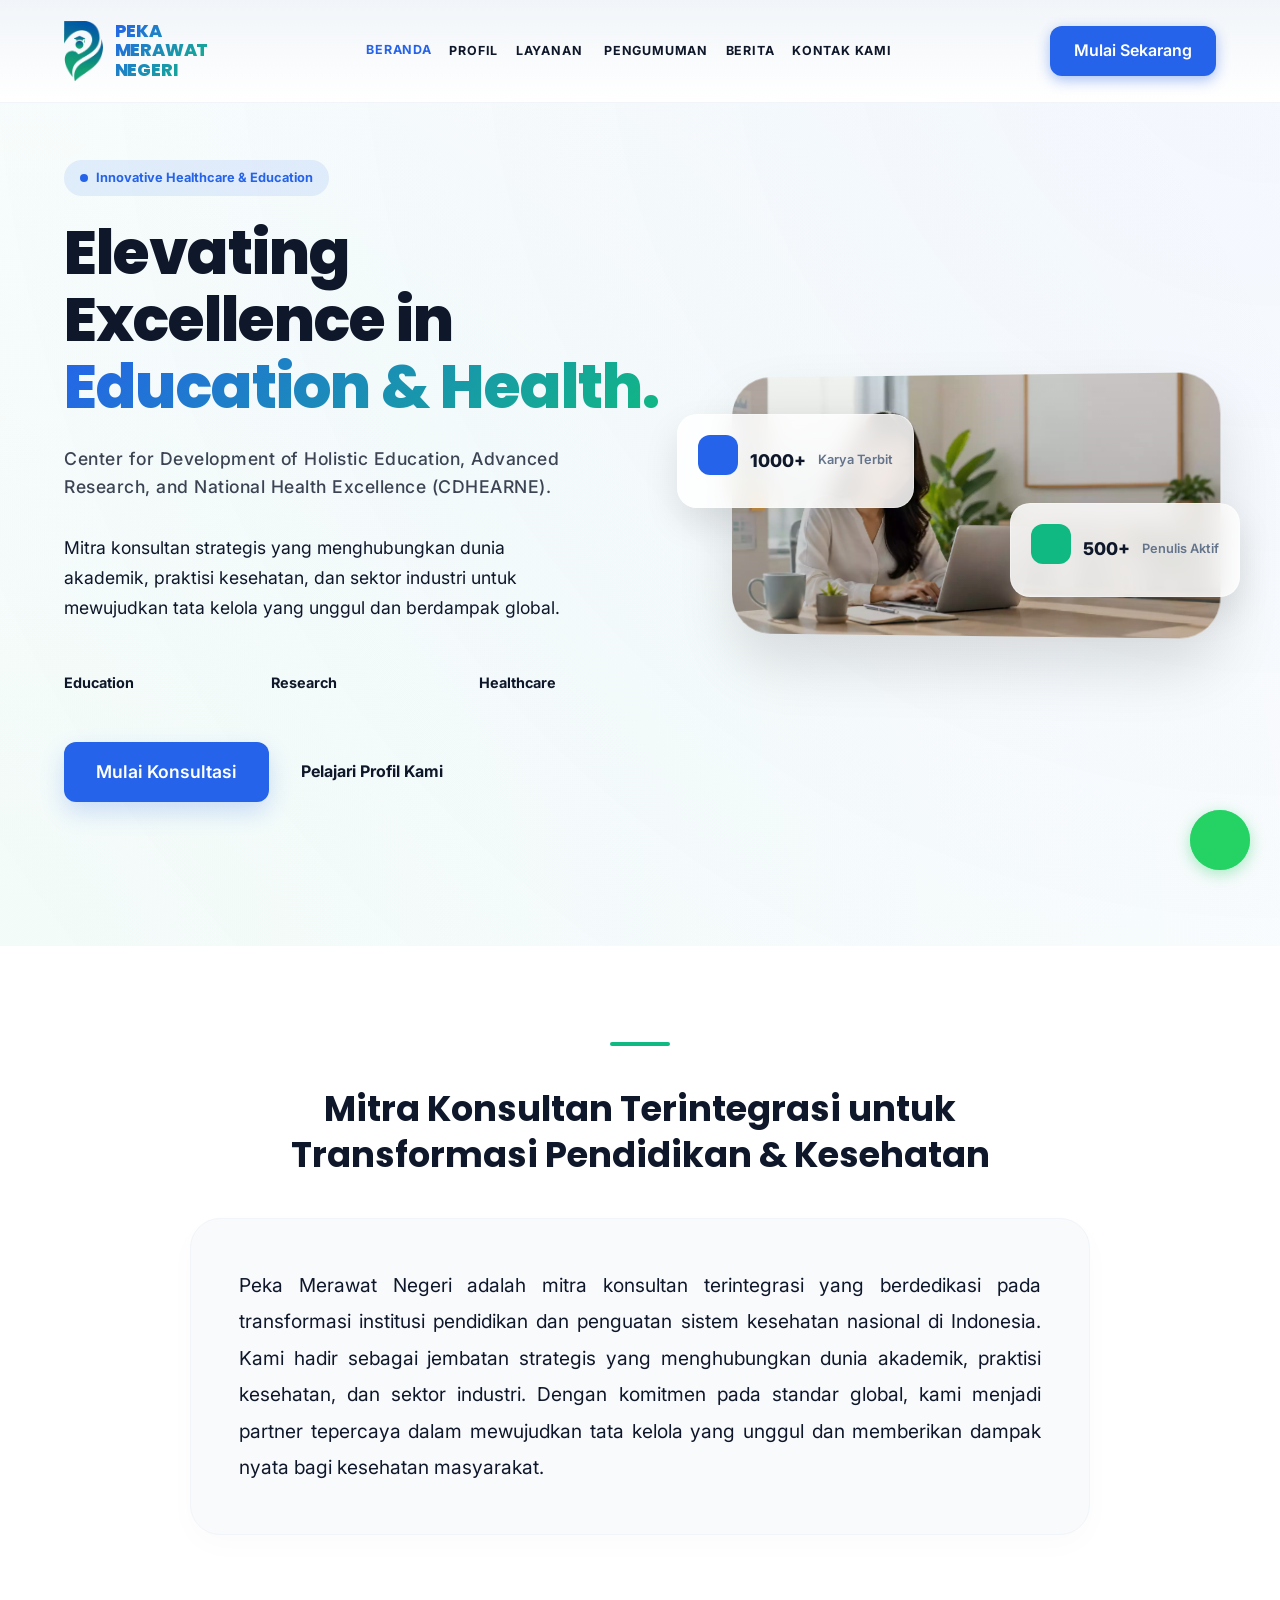
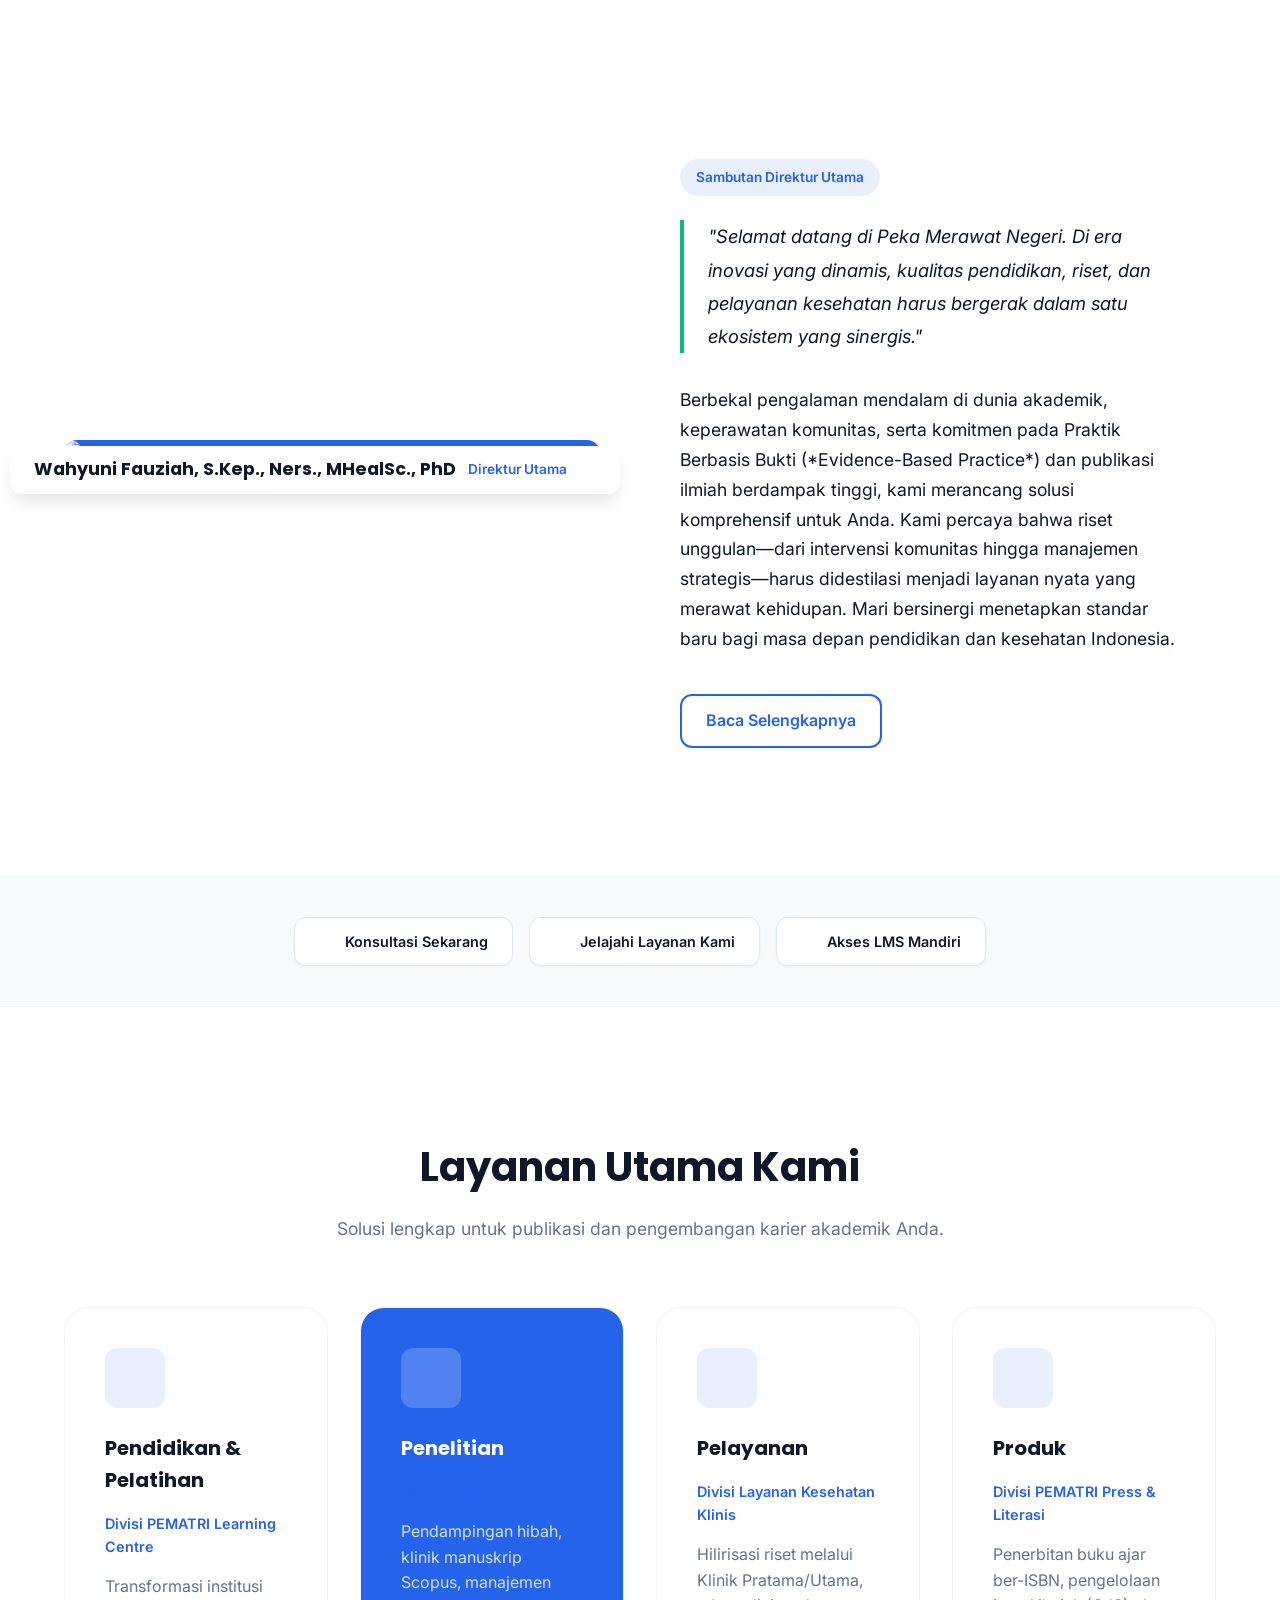
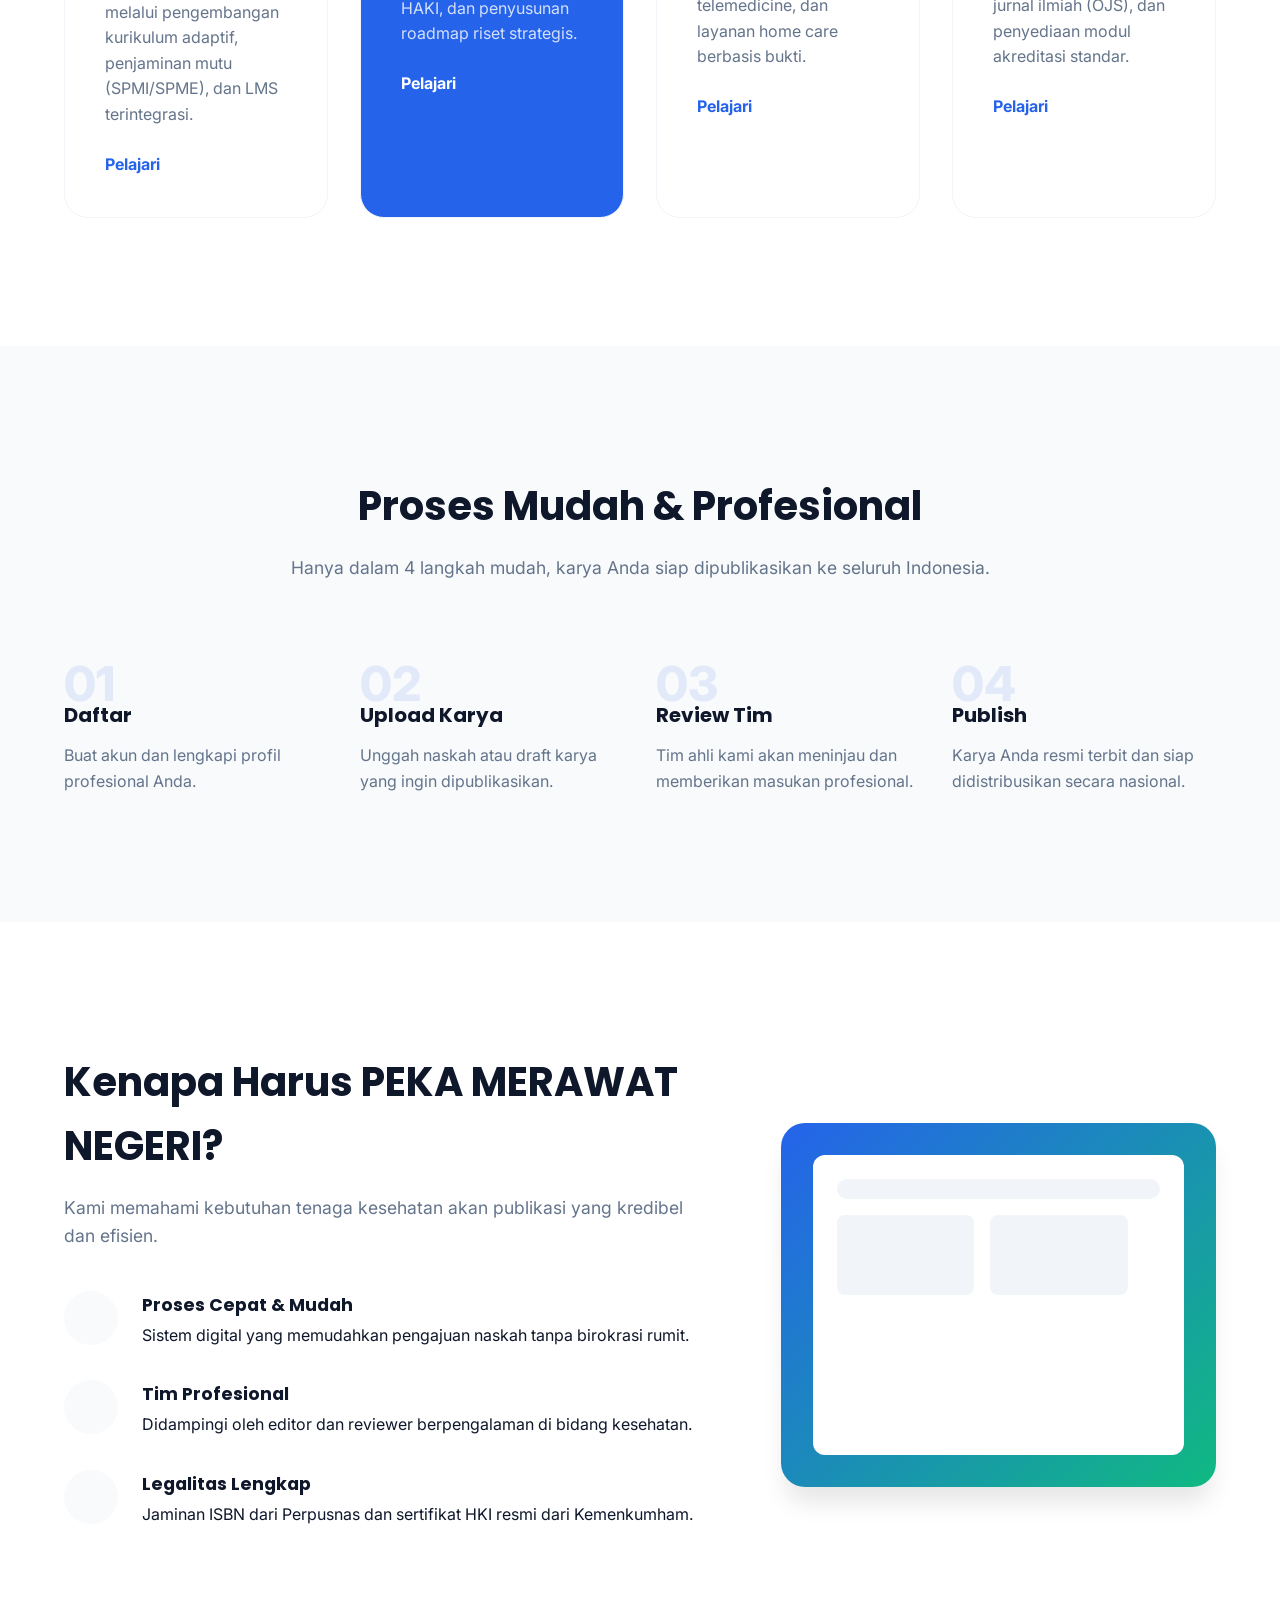
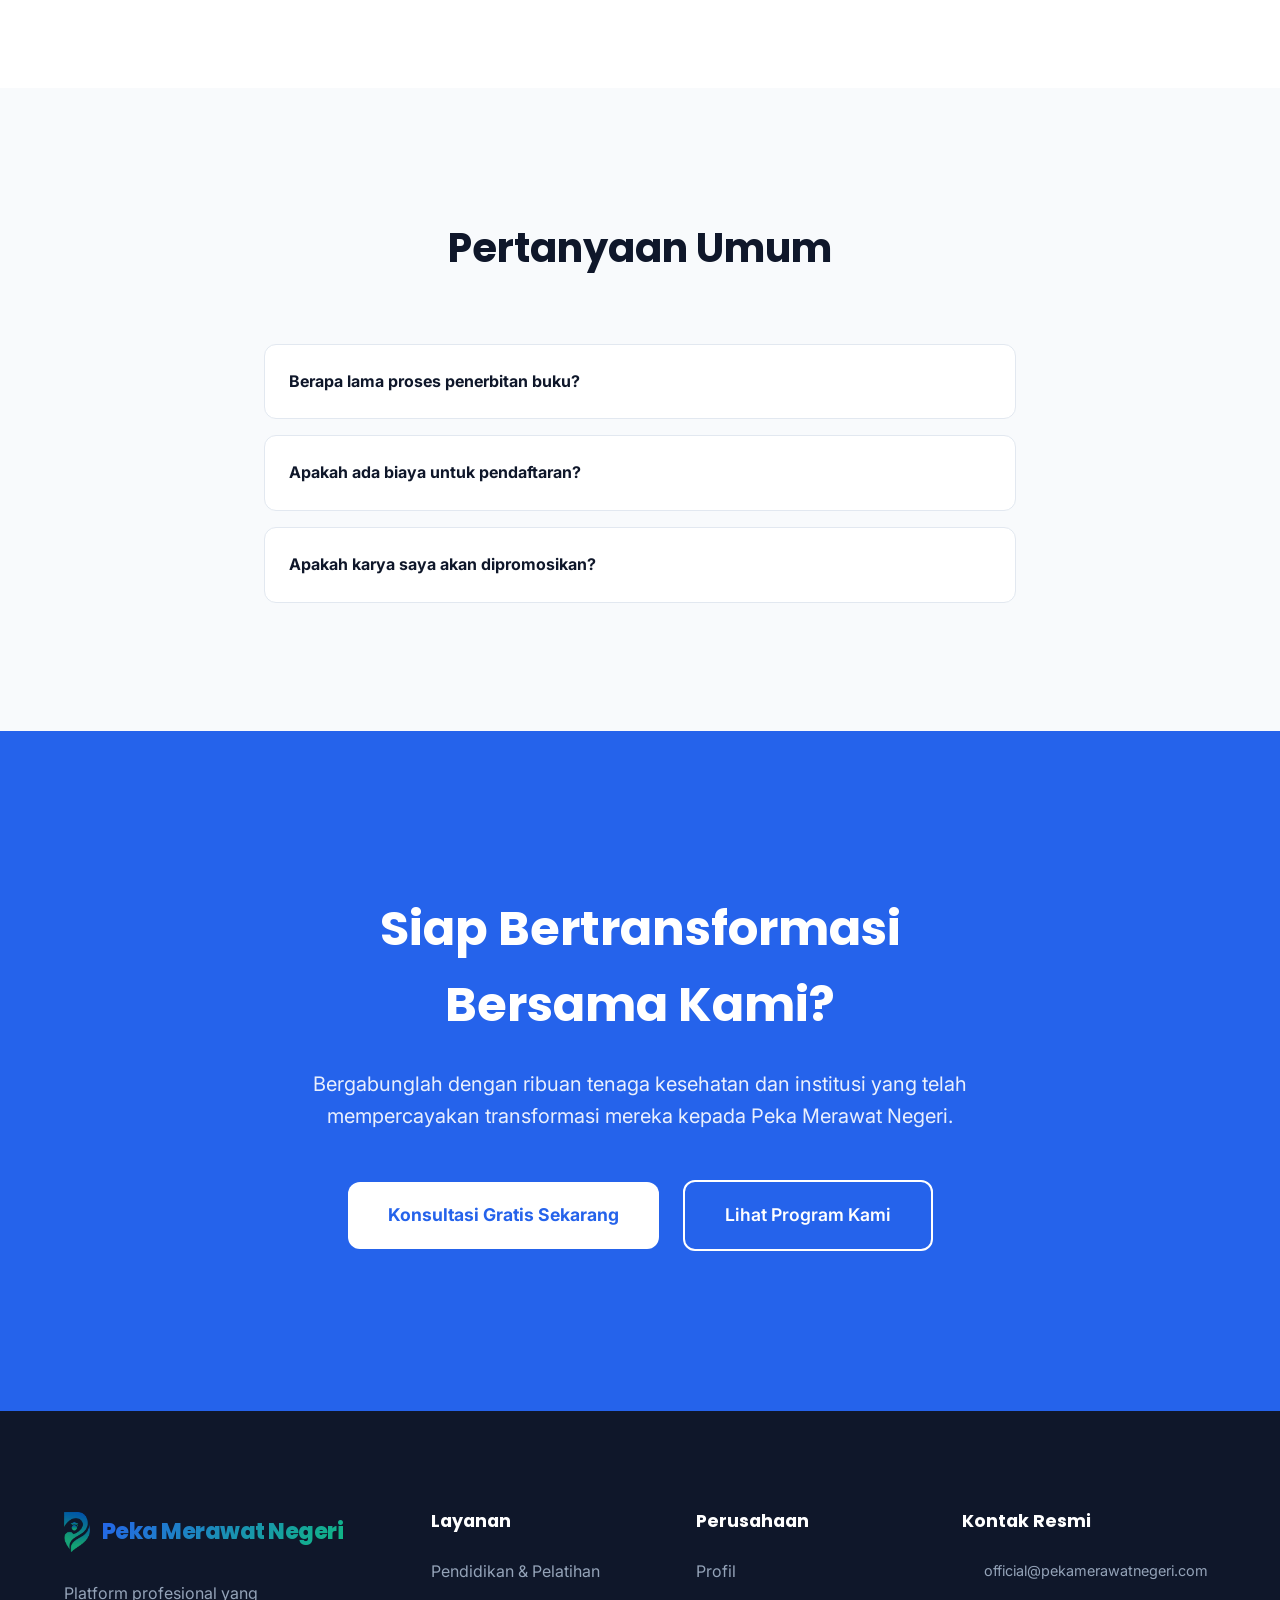
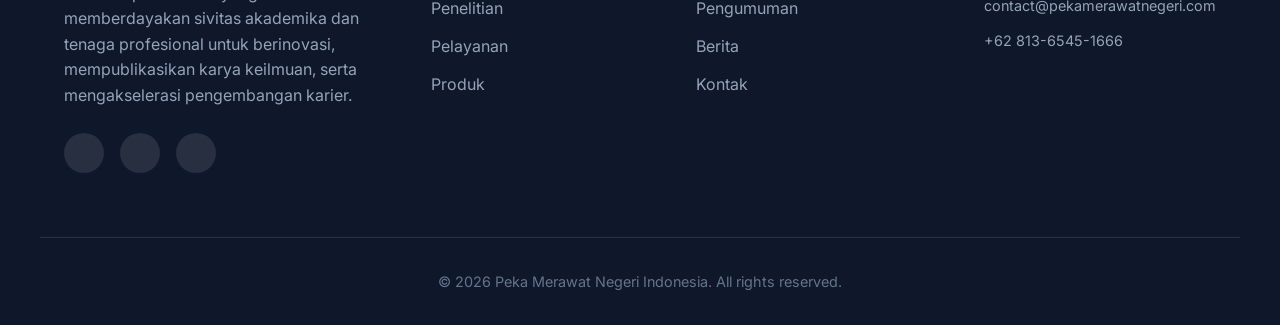
==== index.html @ 7b1ac02a "Initial commit: Migrasi Website ke VPS" ====
<!DOCTYPE html>
<html lang="id">

<head>
    <meta charset="UTF-8">
    <meta name="viewport" content="width=device-width, initial-scale=1.0">
    <title>Peka Merawat Negeri | Elevating Excellence in Education, Health & Research</title>
    <meta name="description"
        content="Mitra konsultan terintegrasi untuk transformasi institusi pendidikan dan penguatan sistem kesehatan di Indonesia. Center for Development of Holistic Education, Advanced Research, and National Health Excellence (CDHEARNE).">

    <!-- Favicon -->
    <link rel="icon" href="assets/logosymbol.ico" type="image/x-icon">

    <!-- Fonts -->
    <link rel="preconnect" href="https://fonts.googleapis.com">
    <link rel="preconnect" href="https://fonts.gstatic.com" crossorigin>
    <link
        href="https://fonts.googleapis.com/css2?family=Inter:wght@300;400;500;600;700&family=Poppins:wght@600;700;800&display=swap"
        rel="stylesheet">

    <!-- CSS -->
    <link rel="stylesheet" href="style.css?v=1.1">

    <!-- Icons -->
    <script src="https://unpkg.com/lucide@0.400.0/dist/umd/lucide.js"></script>
</head>

<body>


    <!-- Navbar -->
    <nav class="navbar">
        <div class="container navbar-content">
            <div class="logo">
                <img src="assets/logosymbol.webp" alt="Logo" class="logo-img">
                <div class="logo-text-vertical">
                    <span>Peka</span>
                    <span>Merawat</span>
                    <span>Negeri</span>
                </div>
            </div>
            <div class="nav-links">
                <a href="index.html" class="active">Beranda</a>
                <a href="profil.html">Profil</a>
                <div class="dropdown">
                    <a href="#" class="dropdown-trigger">Layanan <i data-lucide="chevron-down"></i></a>
                    <div class="dropdown-menu">
                        <a href="pelatihan.html">Pendidikan & Pelatihan</a>
                        <a href="penelitian.html">Penelitian</a>
                        <a href="pelayanan.html">Pelayanan</a>
                        <a href="produk.html">Produk</a>
                    </div>
                </div>
                <a href="pengumuman.html">Pengumuman</a>
                <a href="berita.html">Berita</a>
                <a href="kontak.html">Kontak Kami</a>
            </div>
            <div class="nav-cta">
                <a href="https://wa.me/6281365451666?text=Halo%20saya%20ingin%20konsultasi" class="btn btn-primary" target="_blank">Mulai Sekarang</a>
            </div>
            <button class="mobile-menu-btn" id="mobile-menu-btn">
                <i data-lucide="menu"></i>
            </button>
        </div>
    </nav>

    <!-- Hero Section -->
    <section class="hero-new">
        <div class="container hero-grid">
            <div class="hero-text">
                <div class="badge"
                    style="background: rgba(37, 99, 235, 0.1); color: var(--primary); padding: 0.5rem 1rem; border-radius: 50px; font-weight: 700; font-size: 0.8rem; display: inline-flex; align-items: center; gap: 8px; margin-bottom: 1.5rem;">
                    <span
                        style="width: 8px; height: 8px; background: var(--primary); border-radius: 50%; display: inline-block;"></span>
                    Innovative Healthcare & Education
                </div>
                <h1>
                    Elevating Excellence in <br>
                    <span class="text-gradient">Education & Health.</span>
                </h1>
                <p
                    style="font-size: 1.1rem; color: var(--text-muted); margin-bottom: 2rem; font-weight: 500; letter-spacing: 0.5px; opacity: 0.8;">
                    Center for Development of Holistic Education, Advanced Research, and National Health Excellence
                    (CDHEARNE).
                </p>
                <p class="hero-description">
                    Mitra konsultan strategis yang menghubungkan dunia akademik, praktisi kesehatan, dan sektor industri
                    untuk mewujudkan tata kelola yang unggul dan berdampak global.
                </p>

                <div class="hero-features">
                    <div style="display: flex; flex-direction: column; gap: 8px;">
                        <i data-lucide="graduation-cap" style="color: var(--primary); width: 24px;"></i>
                        <span style="font-weight: 700; font-size: 0.9rem;">Education</span>
                    </div>
                    <div style="display: flex; flex-direction: column; gap: 8px;">
                        <i data-lucide="microscope" style="color: var(--secondary); width: 24px;"></i>
                        <span style="font-weight: 700; font-size: 0.9rem;">Research</span>
                    </div>
                    <div style="display: flex; flex-direction: column; gap: 8px;">
                        <i data-lucide="heart-pulse" style="color: var(--primary); width: 24px;"></i>
                        <span style="font-weight: 700; font-size: 0.9rem;">Healthcare</span>
                    </div>
                </div>

                <div class="hero-btns">
                    <a href="https://wa.me/6281365451666?text=Halo%20saya%20ingin%20konsultasi" class="btn btn-primary btn-lg"
                        style="box-shadow: 0 10px 25px rgba(37, 99, 235, 0.2);" target="_blank">Mulai Konsultasi</a>
                    <a href="profil.html"
                        style="font-weight: 700; color: var(--text-dark); display: flex; align-items: center; gap: 8px; text-decoration: none;">
                        Pelajari Profil Kami <i data-lucide="arrow-right" style="width: 18px;"></i>
                    </a>
                </div>
            </div>

            <div class="hero-visual">
                <div class="hero-img-container">
                    <img src="assets/hero.webp" alt="Peka Merawat Negeri Hero" class="hero-img"
                        style="width: 100%; display: block; filter: brightness(0.95);">
                    <div
                        style="position: absolute; inset: 0; background: linear-gradient(to bottom, transparent, rgba(0,0,0,0.2));">
                    </div>
                </div>

                <!-- Floating Elements -->
                <div class="floating-card"
                    style="top: 15%; left: -10%; background: rgba(255, 255, 255, 0.85); backdrop-filter: blur(12px); border: 1px solid rgba(255,255,255,0.3); padding: 1.25rem; border-radius: 20px; box-shadow: 0 15px 35px rgba(0,0,0,0.1); width: auto; min-width: 180px;">
                    <div
                        style="background: var(--primary); color: white; width: 40px; height: 40px; border-radius: 12px; display: flex; align-items: center; justify-content: center; margin-bottom: 12px;">
                        <i data-lucide="book-open" style="width: 20px;"></i>
                    </div>
                    <div style="font-weight: 800; font-size: 1.1rem; color: var(--text-dark);">1000+</div>
                    <div style="font-size: 0.8rem; color: var(--text-light); font-weight: 600;">Karya Terbit</div>
                </div>

                <div class="floating-card"
                    style="bottom: 15%; right: -5%; background: rgba(255, 255, 255, 0.85); backdrop-filter: blur(12px); border: 1px solid rgba(255,255,255,0.3); padding: 1.25rem; border-radius: 20px; box-shadow: 0 15px 35px rgba(0,0,0,0.1); width: auto; min-width: 180px;">
                    <div
                        style="background: var(--secondary); color: white; width: 40px; height: 40px; border-radius: 12px; display: flex; align-items: center; justify-content: center; margin-bottom: 12px;">
                        <i data-lucide="users" style="width: 20px;"></i>
                    </div>
                    <div style="font-weight: 800; font-size: 1.1rem; color: var(--text-dark);">500+</div>
                    <div style="font-size: 0.8rem; color: var(--text-light); font-weight: 600;">Penulis Aktif</div>
                </div>
            </div>
        </div>
    </section>

    <!-- Strategic Description Section -->
    <section class="about-summary">
        <div class="container">
            <div style="max-width: 900px; margin: 0 auto; text-align: center;">
                <div
                    style="width: 60px; height: 4px; background: var(--secondary); margin: 0 auto 2.5rem; border-radius: 2px;">
                </div>
                <h2
                    style="font-size: 2.2rem; line-height: 1.3; color: var(--text-dark); margin-bottom: 2.5rem; font-family: var(--font-heading); font-weight: 700;">
                    Mitra Konsultan Terintegrasi untuk <br> Transformasi Pendidikan & Kesehatan
                </h2>
                <p class="about-summary-card">
                    Peka Merawat Negeri adalah mitra konsultan terintegrasi yang berdedikasi pada transformasi institusi
                    pendidikan dan penguatan sistem kesehatan nasional di Indonesia. Kami hadir sebagai jembatan
                    strategis yang menghubungkan dunia akademik, praktisi kesehatan, dan sektor industri. Dengan
                    komitmen pada standar global, kami menjadi partner tepercaya dalam mewujudkan tata kelola yang
                    unggul dan memberikan dampak nyata bagi kesehatan masyarakat.
                </p>
            </div>
        </div>
    </section>

    <!-- Trust Indicator / Logo Bar -->
    <!-- Trust Indicator / Logo Bar (Hidden for now)
    <section class="trust-bar">
        <div class="container">
            <p class="trust-title">Partner & Institusi Terpercaya</p>
            <div class="logo-grid">
                <div class="trust-logo">Partner 1</div>
                <div class="trust-logo">Partner 2</div>
                <div class="trust-logo">Partner 3</div>
                <div class="trust-logo">Partner 4</div>
                <div class="trust-logo">Partner 5</div>
            </div>
        </div>
    </section>
    -->

    <!-- CEO Message Section -->
    <section class="ceo-message" style="padding: 8rem 0; background: white; overflow: hidden; position: relative;">
        <div class="container hero-grid" style="align-items: center; gap: 5rem;">
            <div class="hero-visual" style="order: 1;">
                <div class="hero-img-container" style="border-radius: 30px; background: var(--primary);">
                    <img src="https://images.unsplash.com/photo-1559839734-2b71f1536783?auto=format&fit=crop&q=80&w=800"
                        alt="CEO Peka Merawat Negeri" class="hero-img" style="object-fit: cover; opacity: 0.9;">
                    <div class="floating-card card-1" style="bottom: 20px; right: -20px; width: auto; padding: 1.5rem;">
                        <h4 style="margin:0; font-size: 1.1rem; color: var(--text-dark);">Wahyuni Fauziah, S.Kep.,
                            Ners., MHealSc., PhD</h4>
                        <p style="margin:0; font-size: 0.85rem; color: var(--primary); font-weight: 600;">Direktur Utama
                        </p>
                    </div>
                </div>
            </div>
            <div class="hero-text" style="order: 2;">
                <div class="badge">Sambutan Direktur Utama</div>

                <p
                    style="font-size: 1.15rem; line-height: 1.8; color: var(--text-muted); margin-bottom: 2rem; font-style: italic; border-left: 4px solid var(--secondary); padding-left: 1.5rem;">
                    "Selamat datang di Peka Merawat Negeri. Di era inovasi yang dinamis, kualitas pendidikan, riset, dan
                    pelayanan kesehatan harus bergerak dalam satu ekosistem yang sinergis."
                </p>
                <p style="font-size: 1.1rem; line-height: 1.7; color: var(--text-muted); margin-bottom: 2.5rem;">
                    Berbekal pengalaman mendalam di dunia akademik, keperawatan komunitas, serta komitmen pada Praktik
                    Berbasis Bukti (*Evidence-Based Practice*) dan publikasi ilmiah berdampak tinggi, kami merancang
                    solusi komprehensif untuk Anda. Kami percaya bahwa riset unggulan—dari intervensi komunitas hingga
                    manajemen strategis—harus didestilasi menjadi layanan nyata yang merawat kehidupan. Mari bersinergi
                    menetapkan standar baru bagi masa depan pendidikan dan kesehatan Indonesia.
                </p>
                <a href="profil.html" class="btn btn-outline">Baca Selengkapnya</a>
            </div>
        </div>
    </section>

    <!-- Quick Links Section -->
    <section class="quick-links-section">
        <div class="container">
            <div class="quick-links-grid">
                <a href="https://wa.me/6281365451666?text=Halo%20saya%20ingin%20konsultasi" class="ql-item" target="_blank">
                    <i data-lucide="message-square"></i>
                    Konsultasi Sekarang
                </a>
                <a href="#layanan" class="ql-item">
                    <i data-lucide="layers"></i>
                    Jelajahi Layanan Kami
                </a>
                <a href="https://lms.pekamerawatnegeri.com" class="ql-item">
                    <i data-lucide="graduation-cap"></i>
                    Akses LMS Mandiri
                </a>
            </div>
        </div>
    </section>

    <!-- Core Services -->
    <section id="layanan" class="services">
        <div class="container">
            <div class="section-header">
                <h2 class="section-title">Layanan Utama Kami</h2>
                <p class="section-subtitle">Solusi lengkap untuk publikasi dan pengembangan karier akademik Anda.</p>
            </div>
            <div class="services-grid">
                <div class="service-card">
                    <div class="service-icon"><i data-lucide="graduation-cap"></i></div>
                    <h3>Pendidikan & Pelatihan</h3>
                    <p style="font-size: 0.9rem; color: var(--primary); font-weight: 600; margin-bottom: 1rem;">Divisi
                        PEMATRI Learning Centre</p>
                    <p>Transformasi institusi melalui pengembangan kurikulum adaptif, penjaminan mutu (SPMI/SPME), dan
                        LMS terintegrasi.</p>
                    <a href="pelatihan.html" class="service-link">Pelajari <i data-lucide="arrow-right"></i></a>
                </div>
                <div class="service-card active">
                    <div class="service-icon"><i data-lucide="microscope"></i></div>
                    <h3>Penelitian</h3>
                    <p style="font-size: 0.9rem; color: var(--primary); font-weight: 600; margin-bottom: 1rem;">Divisi
                        Akselerasi Riset</p>
                    <p>Pendampingan hibah, klinik manuskrip Scopus, manajemen HAKI, dan penyusunan roadmap riset
                        strategis.</p>
                    <a href="penelitian.html" class="service-link">Pelajari <i data-lucide="arrow-right"></i></a>
                </div>
                <div class="service-card">
                    <div class="service-icon"><i data-lucide="stethoscope"></i></div>
                    <h3>Pelayanan</h3>
                    <p style="font-size: 0.9rem; color: var(--primary); font-weight: 600; margin-bottom: 1rem;">Divisi
                        Layanan Kesehatan Klinis</p>
                    <p>Hilirisasi riset melalui Klinik Pratama/Utama, telemedicine, dan layanan home care berbasis
                        bukti.</p>
                    <a href="pelayanan.html" class="service-link">Pelajari <i data-lucide="arrow-right"></i></a>
                </div>
                <div class="service-card">
                    <div class="service-icon"><i data-lucide="book-open"></i></div>
                    <h3>Produk</h3>
                    <p style="font-size: 0.9rem; color: var(--primary); font-weight: 600; margin-bottom: 1rem;">Divisi
                        PEMATRI Press & Literasi</p>
                    <p>Penerbitan buku ajar ber-ISBN, pengelolaan jurnal ilmiah (OJS), dan penyediaan modul akreditasi
                        standar.</p>
                    <a href="produk.html" class="service-link">Pelajari <i data-lucide="arrow-right"></i></a>
                </div>
            </div>
        </div>
    </section>

    <!-- How It Works -->
    <section id="cara-kerja" class="how-it-works">
        <div class="container">
            <div class="section-header">
                <h2 class="section-title">Proses Mudah & Profesional</h2>
                <p class="section-subtitle">Hanya dalam 4 langkah mudah, karya Anda siap dipublikasikan ke seluruh
                    Indonesia.</p>
            </div>
            <div class="steps-container">
                <div class="step-card">
                    <div class="step-number">01</div>
                    <h4>Daftar</h4>
                    <p>Buat akun dan lengkapi profil profesional Anda.</p>
                </div>
                <div class="step-card">
                    <div class="step-number">02</div>
                    <h4>Upload Karya</h4>
                    <p>Unggah naskah atau draft karya yang ingin dipublikasikan.</p>
                </div>
                <div class="step-card">
                    <div class="step-number">03</div>
                    <h4>Review Tim</h4>
                    <p>Tim ahli kami akan meninjau dan memberikan masukan profesional.</p>
                </div>
                <div class="step-card">
                    <div class="step-number">04</div>
                    <h4>Publish</h4>
                    <p>Karya Anda resmi terbit dan siap didistribusikan secara nasional.</p>
                </div>
            </div>
        </div>
    </section>

    <!-- Features / Value -->
    <section class="values">
        <div class="container value-grid">
            <div class="value-text">
                <h2 class="section-title text-left">Kenapa Harus PEKA MERAWAT NEGERI?</h2>
                <p class="section-subtitle text-left">Kami memahami kebutuhan tenaga kesehatan akan publikasi yang
                    kredibel dan efisien.</p>
                <div class="value-list">
                    <div class="value-item">
                        <i data-lucide="zap"></i>
                        <div>
                            <h5>Proses Cepat & Mudah</h5>
                            <p>Sistem digital yang memudahkan pengajuan naskah tanpa birokrasi rumit.</p>
                        </div>
                    </div>
                    <div class="value-item">
                        <i data-lucide="users"></i>
                        <div>
                            <h5>Tim Profesional</h5>
                            <p>Didampingi oleh editor dan reviewer berpengalaman di bidang kesehatan.</p>
                        </div>
                    </div>
                    <div class="value-item">
                        <i data-lucide="award"></i>
                        <div>
                            <h5>Legalitas Lengkap</h5>
                            <p>Jaminan ISBN dari Perpusnas dan sertifikat HKI resmi dari Kemenkumham.</p>
                        </div>
                    </div>
                </div>
            </div>
            <div class="value-visual">
                <div class="dashboard-preview">
                    <!-- Placeholder for dashboard mockup -->
                    <div class="mock-nav"></div>
                    <div class="mock-content">
                        <div class="mock-card"></div>
                        <div class="mock-card"></div>
                        <div class="mock-line"></div>
                        <div class="mock-line"></div>
                    </div>
                </div>
            </div>
        </div>
    </section>

    <!-- Portfolio / Showcase -->
    <!-- Section Karya Terbaru (Hidden for now)
    <section id="karya" class="portfolio">
        <div class="container">
            <div class="section-header">
                <h2 class="section-title">Karya Terbaru</h2>
                <div class="portfolio-filter">
                    <button class="filter-btn active">Semua</button>
                    <button class="filter-btn">Buku</button>
                    <button class="filter-btn">Jurnal</button>
                    <button class="filter-btn">HKI</button>
                </div>
            </div>
            <div class="portfolio-grid">
                <div class="book-card">
                    <div class="book-cover">
                        <img src="assets/book-1.png" alt="Cover Buku">
                        <div class="book-overlay">
                            <a href="buku.html" class="btn-view">Detail Karya</a>
                        </div>
                    </div>
                    <div class="book-info">
                        <span class="book-category">Buku Kedokteran</span>
                        <h4>[Judul Buku Utama]</h4>
                        <p>[Nama Penulis 1, Sp.PD]</p>
                    </div>
                </div>
                <div class="book-card">
                    <div class="book-cover">
                        <img src="assets/book-2.png" alt="Cover Buku">
                        <div class="book-overlay">
                            <a href="buku.html" class="btn-view">Detail Karya</a>
                        </div>
                    </div>
                    <div class="book-info">
                        <span class="book-category">Keperawatan</span>
                        <h4>[Judul Buku Akademik]</h4>
                        <p>[Nama Penulis 2, M.Kep]</p>
                    </div>
                </div>
                <div class="book-card">
                    <div class="book-cover">
                        <img src="assets/book-3.png" alt="Cover Buku">
                        <div class="book-overlay">
                            <a href="buku.html" class="btn-view">Detail Karya</a>
                        </div>
                    </div>
                    <div class="book-info">
                        <span class="book-category">UKOM</span>
                        <h4>[Judul Modul Ukom]</h4>
                        <p>Tim Akademik PekaMerawatNegeri</p>
                    </div>
                </div>
            </div>
        </div>
    </section>
    -->

    <!-- Testimonial -->
    <!-- Section Testimonials (Hidden for now)
    <section class="testimonials">
        <div class="container">
            <div class="section-header">
                <h2 class="section-title">Apa Kata Mereka?</h2>
            </div>
            <div class="testimonial-slider">
                <div class="testimonial-card">
                    <div class="quote-icon"><i data-lucide="quote"></i></div>
                    <p>"Sangat membantu dalam publikasi buku saya. Prosesnya transparan dan tim editor sangat komunikatif dalam memberikan masukan."</p>
                    <div class="testimonial-user">
                        <img src="https://ui-avatars.com/api/?name=User+1&background=2563EB&color=fff" alt="User">
                        <div>
                            <h5>[Nama Pengguna 1]</h5>
                            <span>Dokter Spesialis</span>
                        </div>
                    </div>
                </div>
                <div class="testimonial-card">
                    <div class="quote-icon"><i data-lucide="quote"></i></div>
                    <p>"Platform yang wajib bagi nakes yang ingin berkarya. Pengurusan HKI sangat cepat dan dibantu penuh dari awal sampai akhir."</p>
                    <div class="testimonial-user">
                        <img src="https://ui-avatars.com/api/?name=User+2&background=10B981&color=fff" alt="User">
                        <div>
                            <h5>[Nama Pengguna 2]</h5>
                            <span>Dosen Keperawatan</span>
                        </div>
                    </div>
                </div>
            </div>
        </div>
    </section>
    -->

    <!-- FAQ -->
    <section class="faq">
        <div class="container faq-container">
            <div class="section-header">
                <h2 class="section-title">Pertanyaan Umum</h2>
            </div>
            <div class="faq-list">
                <div class="faq-item">
                    <div class="faq-question">
                        <span>Berapa lama proses penerbitan buku?</span>
                        <i data-lucide="chevron-down"></i>
                    </div>
                    <div class="faq-answer">
                        <p>Rata-rata proses dari naskah masuk hingga terbit ISBN memakan waktu 4-8 minggu tergantung
                            kelengkapan naskah dan antrean di Perpusnas.</p>
                    </div>
                </div>
                <div class="faq-item">
                    <div class="faq-question">
                        <span>Apakah ada biaya untuk pendaftaran?</span>
                        <i data-lucide="chevron-down"></i>
                    </div>
                    <div class="faq-answer">
                        <p>Pendaftaran akun di PEKA MERAWAT NEGERI gratis. Biaya hanya dikenakan per layanan yang
                            dipilih (penerbitan, HKI, dll) dengan paket yang kompetitif.</p>
                    </div>
                </div>
                <div class="faq-item">
                    <div class="faq-question">
                        <span>Apakah karya saya akan dipromosikan?</span>
                        <i data-lucide="chevron-down"></i>
                    </div>
                    <div class="faq-answer">
                        <p>Ya, setiap karya yang terbit di PEKA MERAWAT NEGERI akan masuk dalam katalog kami dan
                            dipromosikan melalui jaringan komunitas tenaga kesehatan kami.</p>
                    </div>
                </div>
            </div>
        </div>
    </section>

    <!-- Final CTA -->
    <section class="final-cta" style="padding: 10rem 0; background: var(--primary); color: white; text-align: center;">
        <div class="container" style="max-width: 800px;">
            <h2 style="font-size: 3rem; margin-bottom: 1.5rem; color: white;">Siap Bertransformasi Bersama Kami?</h2>
            <p style="font-size: 1.25rem; opacity: 0.9; margin-bottom: 3rem; line-height: 1.6;">
                Bergabunglah dengan ribuan tenaga kesehatan dan institusi yang telah mempercayakan transformasi mereka
                kepada Peka Merawat Negeri.
            </p>
            <div class="cta-btns" style="display: flex; gap: 1.5rem; justify-content: center; align-items: center;">
                <a href="https://wa.me/6281365451666?text=Halo%20saya%20ingin%20konsultasi" class="btn btn-white btn-lg"
                    style="padding: 1.2rem 2.5rem; font-weight: 700;" target="_blank">Konsultasi Gratis Sekarang</a>
                <a href="pelatihan.html" class="btn btn-outline-white btn-lg" style="padding: 1.2rem 2.5rem;">Lihat
                    Program Kami</a>
            </div>
        </div>
    </section>

    <!-- Footer -->
    <footer class="footer">
        <div class="container footer-grid">
            <div class="footer-brand">
                <div class="logo">
                    <img src="assets/logosymbol.webp" alt="Logo" class="logo-img">
                    <div class="logo-text-horizontal">Peka Merawat Negeri</div>
                </div>
                <p>Platform profesional yang memberdayakan sivitas akademika dan tenaga profesional untuk berinovasi, mempublikasikan karya keilmuan, serta mengakselerasi pengembangan karier.</p>
                <div class="social-links">
                    <a href="#"><i data-lucide="instagram"></i></a>
                    <a href="#"><i data-lucide="linkedin"></i></a>
                    <a href="#"><i data-lucide="facebook"></i></a>
                </div>
            </div>
            <div class="footer-links">
                <h5>Layanan</h5>
                <ul>
                    <li><a href="pelatihan.html">Pendidikan & Pelatihan</a></li>
                    <li><a href="penelitian.html">Penelitian</a></li>
                    <li><a href="pelayanan.html">Pelayanan</a></li>
                    <li><a href="produk.html">Produk</a></li>
                </ul>
            </div>
            <div class="footer-links">
                <h5>Perusahaan</h5>
                <ul>
                    <li><a href="profil.html">Profil</a></li>
                    <li><a href="pengumuman.html">Pengumuman</a></li>
                    <li><a href="berita.html">Berita</a></li>
                    <li><a href="kontak.html">Kontak</a></li>
                </ul>
            </div>
            <div class="footer-links">
                <h5>Kontak Resmi</h5>
                <ul>
                    <li style="color: #94a3b8; font-size: 0.9rem; margin-bottom: 0.75rem; display: flex; gap: 8px;"><i
                            data-lucide="mail" style="width:14px; color: var(--primary);"></i>
                        official@pekamerawatnegeri.com</li>
                    <li style="color: #94a3b8; font-size: 0.9rem; margin-bottom: 0.75rem; display: flex; gap: 8px;"><i
                            data-lucide="mail" style="width:14px; color: var(--primary);"></i>
                        contact@pekamerawatnegeri.com</li>
                    <li style="color: #94a3b8; font-size: 0.9rem; margin-bottom: 0.75rem; display: flex; gap: 8px;"><i
                            data-lucide="message-circle" style="width:14px; color: var(--secondary);"></i> 
                        <a href="https://wa.me/6281365451666?text=Halo%20saya%20ingin%20konsultasi" target="_blank" style="color: inherit; text-decoration: none;">+62 813-6545-1666</a>
                    </li>
                </ul>
            </div>
        </div>
        <div class="footer-bottom container">
            <p>&copy; 2026 Peka Merawat Negeri Indonesia. All rights reserved.</p>
        </div>
    </footer>

    <!-- WhatsApp Button -->
    <a href="https://wa.me/6281365451666?text=Halo%20saya%20ingin%20konsultasi" class="wa-float" target="_blank">
        <i data-lucide="message-circle"></i>
        <span class="wa-text">Chat via WhatsApp</span>
    </a>

    <!-- Scripts -->
    <script>
        // Fallback for mobile menu and dropdown toggle (works even if main.js is blocked)
        document.addEventListener('DOMContentLoaded', function () {
            const btn = document.getElementById('mobile-menu-btn');
            const nav = document.querySelector('.navbar .nav-links');

            if (btn && nav) {
                btn.onclick = function (e) {
                    if (btn.dataset.initialized === "true") return; // Prevent double toggle if main.js is loaded
                    e.stopPropagation();
                    nav.classList.toggle('active');
                    const icon = btn.querySelector('i');
                    if (nav.classList.contains('active')) {
                        if (icon) icon.setAttribute('data-lucide', 'x');
                    } else {
                        if (icon) icon.setAttribute('data-lucide', 'menu');
                    }
                    if (window.lucide) lucide.createIcons();
                };
            }

            // Dropdown toggle for mobile
            const triggers = document.querySelectorAll('.dropdown-trigger');
            triggers.forEach(trigger => {
                trigger.onclick = function (e) {
                    if (window.innerWidth <= 991) {
                        e.preventDefault();
                        e.stopPropagation();
                        const parent = trigger.parentElement;
                        parent.classList.toggle('active');
                    }
                };
            });
        });
    </script>
    <script type="module" src="main.js?v=1.1"></script>
    <script>lucide.createIcons();</script>
</body>

</html>
---- style.css ----
:root {
    --primary: #2563eb;
    --primary-dark: #1d4ed8;
    --secondary: #10b981;
    --accent: #f59e0b;
    --text-dark: #0f172a;
    --text-light: #64748b;
    --bg-white: #ffffff;
    --bg-light: #f8fafc;
    --glass-bg: rgba(255, 255, 255, 0.8);
    --radius-sm: 8px;
    --radius-md: 12px;
    --radius-lg: 24px;
    --shadow-sm: 0 1px 2px rgba(0,0,0,0.05);
    --shadow-md: 0 10px 15px -3px rgba(0,0,0,0.1);
    --shadow-lg: 0 20px 25px -5px rgba(0,0,0,0.1);
    --gradient: linear-gradient(135deg, #2563eb 0%, #10b981 100%);
    --font-heading: 'Poppins', sans-serif;
    --font-body: 'Inter', sans-serif;
}

/* Navbar */
.navbar {
    background: linear-gradient(to bottom, #f1f5f9 0%, #ffffff 100%);
    padding: 1rem 0;
    position: fixed;
    top: 0 !important; /* Force to very top */
    left: 0;
    width: 100%;
    z-index: 1000;
    transition: all 0.3s ease;
    border-bottom: 1px solid #f1f5f9;
}

.navbar.scrolled {
    background: rgba(255, 255, 255, 0.9) !important;
    backdrop-filter: blur(10px);
    -webkit-backdrop-filter: blur(10px);
    box-shadow: var(--shadow-md);
}

* {
    margin: 0;
    padding: 0;
    box-sizing: border-box;
}

html {
    scroll-behavior: smooth;
}

html, body {
    overflow-x: hidden;
    width: 100%;
    position: relative;
}

body {
    font-family: var(--font-body);
    color: var(--text-dark);
    background-color: var(--bg-white);
    line-height: 1.6;
}

.container {
    max-width: 1200px;
    margin: 0 auto;
    padding: 0 24px;
}

h1, h2, h3, h4, h5 {
    font-family: var(--font-heading);
    font-weight: 700;
}

a {
    text-decoration: none;
    color: inherit;
    transition: all 0.3s ease;
}

ul {
    list-style: none;
}



.navbar-content {
    display: flex;
    justify-content: space-between;
    align-items: center;
}

.logo {
    display: flex;
    align-items: center;
    gap: 12px;
    padding: 5px 0;
}

.logo-img {
    height: 60px; /* Increased from 40px */
    width: auto;
}

.logo-text-vertical {
    font-family: var(--font-heading);
    font-size: 1.1rem;
    font-weight: 800;
    line-height: 1.1;
    display: flex;
    flex-direction: column;
    background: var(--gradient);
    -webkit-background-clip: text;
    -webkit-text-fill-color: transparent;
    letter-spacing: -0.2px;
    text-transform: uppercase;
}

.logo-text-horizontal {
    font-family: var(--font-heading);
    font-size: 1.4rem;
    font-weight: 800;
    background: var(--gradient);
    -webkit-background-clip: text;
    -webkit-text-fill-color: transparent;
    letter-spacing: -0.5px;
    white-space: nowrap;
}

.footer .logo-img {
    height: 40px;
}

.nav-links {
    display: flex;
    gap: 1.1rem;
    flex: 1;
    justify-content: center;
}

.nav-links a {
    font-weight: 700;
    color: var(--text-dark);
    font-size: 0.78rem;
    display: flex;
    align-items: center;
    gap: 4px;
    text-transform: uppercase;
    letter-spacing: 0.8px;
    white-space: nowrap;
}

.nav-links a:hover, .nav-links a.active {
    color: var(--primary);
    transform: translateY(-1px);
}

/* Dropdown Styles */
.dropdown {
    position: relative;
    display: inline-block;
}

.dropdown-trigger {
    cursor: pointer;
}

.dropdown-menu {
    position: absolute;
    top: 100%;
    left: 0;
    background: white;
    min-width: 200px;
    box-shadow: var(--shadow-lg);
    border-radius: var(--radius-md);
    padding: 0.5rem 0;
    opacity: 0;
    visibility: hidden;
    transform: translateY(10px);
    transition: all 0.3s ease;
    z-index: 1001;
    border: 1px solid rgba(0,0,0,0.05);
}

.dropdown:hover .dropdown-menu {
    opacity: 1;
    visibility: visible;
    transform: translateY(5px);
}

.dropdown-menu a {
    display: block;
    padding: 0.75rem 1.5rem;
    font-size: 0.9rem;
    color: var(--text-dark);
}

.dropdown-menu a:hover {
    background-color: var(--bg-light);
    color: var(--primary);
    padding-left: 1.75rem;
}

.mobile-menu-btn {
    display: none;
    background: none;
    border: none;
    cursor: pointer;
    color: var(--text-dark);
}

@media (max-width: 991px) {
    .nav-links, .nav-cta {
        display: none !important;
    }
    
    .nav-links.active {
        display: flex !important;
        flex-direction: column;
        position: absolute;
        top: 100%;
        left: 0;
        width: 100%;
        background: white;
        padding: 2rem;
        box-shadow: var(--shadow-lg);
        gap: 1.5rem;
        z-index: 999;
    }

    .nav-links.active a {
        font-size: 1rem;
        justify-content: center; /* Center links on mobile */
    }
    
    .mobile-menu-btn {
        display: block !important;
        font-size: 1.8rem;
        color: var(--text-dark);
        z-index: 1001;
    }
    
    .navbar-content {
        padding: 0 1.5rem;
    }

    /* General Mobile Spacing Fix */
    .container {
        padding: 0 1.5rem !important;
    }

    section {
        padding: 4rem 0 !important; /* Reduce large section padding on mobile */
    }

    .final-cta {
        padding: 5rem 0 !important;
    }

    .cta-btns {
        flex-direction: column !important;
        gap: 1rem !important;
    }

    .cta-btns .btn {
        width: 100% !important;
        margin: 0 !important;
    }
}

/* Buttons */
.btn {
    display: inline-block;
    padding: 0.75rem 1.5rem;
    border-radius: var(--radius-md);
    font-weight: 600;
    cursor: pointer;
    transition: all 0.3s cubic-bezier(0.4, 0, 0.2, 1);
}

.btn-lg {
    padding: 1rem 2rem;
    font-size: 1.1rem;
}

.btn-primary {
    background-color: var(--primary);
    color: white;
    border: none;
    box-shadow: 0 4px 14px 0 rgba(37, 99, 235, 0.39);
}

.btn-primary:hover {
    background-color: var(--primary-dark);
    transform: translateY(-2px);
    box-shadow: 0 6px 20px rgba(37, 99, 235, 0.45);
}

.btn-outline {
    background-color: transparent;
    color: var(--primary);
    border: 2px solid var(--primary);
}

.btn-outline:hover {
    background-color: var(--primary);
    color: white;
}

.btn-white {
    background-color: white;
    color: var(--primary);
}

.btn-outline-white {
    background-color: transparent;
    color: white;
    border: 2px solid white;
}

/* Hero Section */
.hero {
    padding: 10rem 0 6rem;
    position: relative;
    overflow: hidden;
    background-color: var(--bg-light);
}

.hero-grid {
    display: grid;
    grid-template-columns: 1fr 1fr;
    gap: 4rem;
    align-items: center;
}

@media (max-width: 991px) {
    .hero-grid {
        grid-template-columns: 1fr;
        gap: 3rem;
    }
}

.badge {
    display: inline-block;
    padding: 0.5rem 1rem;
    background: rgba(37, 99, 235, 0.1);
    color: var(--primary);
    border-radius: 50px;
    font-weight: 600;
    font-size: 0.85rem;
    margin-bottom: 1.5rem;
}

.hero-text h1 {
    font-size: 3.5rem;
    line-height: 1.1;
    margin-bottom: 1.5rem;
}

.text-gradient {
    background: var(--gradient);
    -webkit-background-clip: text;
    -webkit-text-fill-color: transparent;
}

.hero-text p {
    font-size: 1.25rem;
    color: var(--text-light);
    margin-bottom: 2.5rem;
    max-width: 500px;
}

.hero-btns {
    display: flex;
    gap: 1rem;
    margin-bottom: 3rem;
}

.hero-stats {
    display: flex;
    align-items: center;
    gap: 2rem;
}

.stat-item {
    display: flex;
    flex-direction: column;
}

.stat-number {
    font-size: 1.75rem;
    font-weight: 800;
    color: var(--text-dark);
}

.stat-label {
    color: var(--text-light);
    font-size: 0.9rem;
}

.stat-divider {
    width: 1px;
    height: 40px;
    background-color: #e2e8f0;
}

.hero-visual {
    position: relative;
}

.hero-img-container {
    position: relative;
    z-index: 2;
}

.hero-img {
    width: 100%;
    border-radius: var(--radius-lg);
    box-shadow: var(--shadow-lg);
}

.floating-card {
    position: absolute;
    background: white;
    padding: 1rem;
    border-radius: var(--radius-md);
    box-shadow: var(--shadow-md);
    display: flex;
    align-items: center;
    gap: 0.75rem;
    font-weight: 600;
    z-index: 3;
    animation: float 3s ease-in-out infinite;
}

.card-1 {
    top: 20%;
    left: -10%;
    color: var(--primary);
}

.card-2 {
    bottom: 20%;
    right: -5%;
    color: var(--secondary);
    animation-delay: 1.5s;
}

@keyframes float {
    0%, 100% { transform: translateY(0); }
    50% { transform: translateY(-10px); }
}

/* New Responsive Hero Section */
.hero-new {
    min-height: 90vh;
    display: flex;
    align-items: center;
    background: radial-gradient(circle at top right, rgba(37, 99, 235, 0.05), transparent), 
                radial-gradient(circle at bottom left, rgba(16, 185, 129, 0.05), transparent);
    padding: 10rem 0 6rem;
}

.hero-new .hero-grid {
    display: grid;
    grid-template-columns: 1.1fr 0.9fr;
    gap: 4rem;
    align-items: center;
}

.hero-new h1 {
    font-size: 3.8rem;
    line-height: 1.1;
    margin-bottom: 1.5rem;
    font-weight: 800;
    letter-spacing: -1px;
}

.hero-new .hero-description {
    font-size: 1.1rem;
    line-height: 1.7;
    color: var(--text-muted);
    margin-bottom: 2.5rem;
}

.hero-new .hero-features {
    display: grid;
    grid-template-columns: repeat(3, 1fr);
    gap: 1.5rem;
    margin-bottom: 3rem;
}

.hero-new .hero-btns {
    display: flex;
    align-items: center;
    gap: 2rem;
}

.hero-new .hero-img-container {
    position: relative;
    border-radius: 40px;
    overflow: hidden;
    box-shadow: 0 30px 60px rgba(0,0,0,0.12);
    transform: perspective(1000px) rotateY(-5deg);
}

/* About Summary Section */
.about-summary {
    padding: 6rem 0;
    background: #fff;
    position: relative;
    z-index: 2;
}

.about-summary-card {
    font-size: 1.2rem;
    line-height: 1.9;
    color: var(--text-muted);
    background: var(--bg-light);
    padding: 3rem;
    border-radius: 30px;
    border: 1px solid #f1f5f9;
    box-shadow: 0 10px 30px rgba(0,0,0,0.02);
    text-align: justify;
}

/* Responsive Media Queries */
@media (max-width: 991px) {
    .hero-new .hero-grid {
        grid-template-columns: 1fr;
        gap: 3rem;
        text-align: center;
    }

    .hero-new h1 {
        font-size: 2.8rem;
    }

    .hero-new .hero-features {
        justify-items: center;
    }

    .hero-new .hero-btns {
        flex-direction: column;
        gap: 1.5rem;
    }

    .hero-new .hero-btns .btn {
        width: 100%;
    }

    .hero-new .hero-img-container {
        transform: none;
        max-width: 500px;
        margin: 0 auto;
    }
}

@media (max-width: 768px) {
    .hero-new {
        padding: 8rem 0 4rem;
    }

    .hero-new h1 {
        font-size: 2.2rem;
    }

    .hero-new .hero-features {
        grid-template-columns: 1fr;
        gap: 1.5rem;
    }

    .about-summary-card {
        padding: 1.5rem;
        font-size: 1rem;
        text-align: left;
    }
    
    .floating-card {
        display: none; /* Remove floating cards on small mobile to save space */
    }
}

/* Trust Bar */
.trust-bar {
    padding: 3rem 0;
    background: white;
    border-bottom: 1px solid #f1f5f9;
}

.trust-title {
    text-align: center;
    color: var(--text-light);
    font-size: 0.9rem;
    font-weight: 600;
    margin-bottom: 2rem;
    text-transform: uppercase;
    letter-spacing: 1px;
}

.logo-grid {
    display: flex;
    justify-content: space-between;
    align-items: center;
    flex-wrap: wrap;
    gap: 2rem;
    opacity: 0.5;
    filter: grayscale(1);
}

.trust-logo {
    font-weight: 700;
    font-size: 1.2rem;
}

/* Quick Links Section */
.quick-links-section {
    padding: 2.5rem 0;
    background: #f8fafc;
    border-top: 1px solid #f1f5f9;
    border-bottom: 1px solid #f1f5f9;
}

.quick-links-grid {
    display: flex;
    justify-content: center;
    gap: 1rem;
    flex-wrap: wrap;
}

.ql-item {
    display: flex;
    align-items: center;
    gap: 0.5rem;
    padding: 0.75rem 1.5rem;
    background: white;
    border-radius: 12px;
    font-weight: 600;
    font-size: 0.9rem;
    color: var(--text-dark);
    transition: all 0.3s cubic-bezier(0.4, 0, 0.2, 1);
    border: 1px solid #e2e8f0;
    box-shadow: var(--shadow-sm);
}

.ql-item:hover {
    background: var(--primary);
    color: white;
    border-color: var(--primary);
    transform: translateY(-2px);
    box-shadow: 0 4px 12px rgba(37, 99, 235, 0.2);
}

@media (max-width: 768px) {
    .quick-links-grid {
        flex-direction: column;
    }
    .ql-item {
        width: 100%;
        justify-content: center;
    }
}

/* Philosophy & Profile Page Responsive Layouts */
.value-content-full {
    max-width: 1000px;
    margin: 0 auto;
    padding: 0 1.5rem;
}

.philosophy-grid {
    display: grid;
    grid-template-columns: 1fr;
    gap: 2rem;
    margin-top: 1rem;
}

.philosophy-card {
    padding: 2rem;
    background: white;
    border-radius: 20px;
    box-shadow: 0 10px 30px rgba(0,0,0,0.05);
    transition: transform 0.3s ease;
}

.acronym-grid {
    display: grid;
    grid-template-columns: repeat(auto-fit, minmax(220px, 1fr));
    gap: 1.5rem;
}

.double-card-grid {
    display: grid;
    grid-template-columns: repeat(auto-fit, minmax(300px, 1fr));
    gap: 2rem;
}

.meaning-section {
    margin-top: 4rem;
    padding: 3rem;
    background: linear-gradient(135deg, #f8fafc 0%, #f1f5f9 100%);
    border-radius: 30px;
    border-left: 8px solid var(--secondary);
    position: relative;
    overflow: hidden;
    text-align: center;
}

@media (max-width: 768px) {
    .philosophy-card {
        padding: 1.5rem;
    }
    
    .acronym-grid {
        grid-template-columns: 1fr;
    }
    
    .double-card-grid {
        grid-template-columns: 1fr;
    }
    
    .meaning-section {
        padding: 2rem 1.5rem;
    }
    
    .meaning-section h4 {
        font-size: 1.2rem;
    }
    
    .meaning-section p {
        font-size: 1rem;
        text-align: left;
    }
}

.ql-item i {
    color: var(--primary);
    width: 18px;
    height: 18px;
}

.ql-item:hover i {
    color: white;
}

/* Section Common */
.section-header {
    text-align: center;
    max-width: 700px;
    margin: 0 auto 4rem;
}

.section-title {
    font-size: 2.5rem;
    margin-bottom: 1rem;
}

.section-subtitle {
    font-size: 1.1rem;
    color: var(--text-light);
}

.text-left {
    text-align: left;
    margin-left: 0;
}

/* Services */
.services {
    padding: 8rem 0;
    background-color: var(--bg-white);
}

.services-grid {
    display: grid;
    grid-template-columns: repeat(auto-fit, minmax(250px, 1fr));
    gap: 2rem;
}

.service-card {
    padding: 2.5rem;
    background: white;
    border-radius: var(--radius-lg);
    border: 1px solid #f1f5f9;
    transition: all 0.3s ease;
}

.service-card:hover {
    transform: translateY(-10px);
    box-shadow: var(--shadow-lg);
    border-color: var(--primary);
}

.service-card.active {
    background: var(--primary);
    color: white;
}

.service-card.active .service-icon {
    background: rgba(255, 255, 255, 0.2);
    color: white;
}

.service-card.active .section-subtitle, 
.service-card.active p {
    color: rgba(255, 255, 255, 0.8);
}

.service-card.active .service-link {
    color: white;
}

.service-icon {
    width: 60px;
    height: 60px;
    background: rgba(37, 99, 235, 0.1);
    color: var(--primary);
    border-radius: var(--radius-md);
    display: flex;
    align-items: center;
    justify-content: center;
    margin-bottom: 1.5rem;
}

.service-card h3 {
    margin-bottom: 1rem;
    font-size: 1.25rem;
}

.service-card p {
    color: var(--text-light);
    margin-bottom: 1.5rem;
}

.service-link {
    display: flex;
    align-items: center;
    gap: 0.5rem;
    font-weight: 700;
    color: var(--primary);
}

/* How It Works */
.how-it-works {
    padding: 8rem 0;
    background-color: var(--bg-light);
}

.steps-container {
    display: grid;
    grid-template-columns: repeat(4, 1fr);
    gap: 2rem;
    position: relative;
}

.step-card {
    position: relative;
    z-index: 2;
}

.step-number {
    font-size: 3rem;
    font-weight: 800;
    color: rgba(37, 99, 235, 0.1);
    margin-bottom: -1.5rem;
    display: block;
}

.step-card h4 {
    font-size: 1.25rem;
    margin-bottom: 0.75rem;
}

.step-card p {
    color: var(--text-light);
}

/* Values Section */
.values {
    padding: 8rem 0;
}

.value-grid {
    display: grid;
    grid-template-columns: 1.2fr 0.8fr;
    gap: 4rem;
    align-items: center;
}

.value-list {
    margin-top: 2.5rem;
}

.value-item {
    display: flex;
    gap: 1.5rem;
    margin-bottom: 2rem;
}

.value-item i {
    flex-shrink: 0;
    width: 54px;
    height: 54px;
    background: var(--bg-light);
    color: var(--secondary);
    border-radius: 50%;
    display: flex;
    align-items: center;
    justify-content: center;
}

.value-item i svg {
    width: 24px !important;
    height: 24px !important;
}

.value-item h5 {
    font-size: 1.1rem;
    margin-bottom: 0.25rem;
}

.value-visual {
    background: var(--gradient);
    padding: 2rem;
    border-radius: var(--radius-lg);
    box-shadow: var(--shadow-lg);
}

.dashboard-preview {
    background: white;
    border-radius: var(--radius-md);
    height: 300px;
    padding: 1.5rem;
    display: flex;
    flex-direction: column;
    gap: 1rem;
}

.mock-nav {
    height: 20px;
    width: 100%;
    background: #f1f5f9;
    border-radius: 10px;
}

.mock-content {
    display: flex;
    flex-wrap: wrap;
    gap: 1rem;
}

.mock-card {
    flex: 1;
    min-width: 100px;
    height: 80px;
    background: #f1f5f9;
    border-radius: 8px;
}

.mock-line {
    height: 10px;
    background: #f1f5f9;
    border-radius: 5px;
}

/* Portfolio */
.portfolio {
    padding: 8rem 0;
    background-color: var(--bg-light);
}

.portfolio-filter {
    display: flex;
    justify-content: center;
    gap: 1rem;
    margin-top: 1.5rem;
}

.filter-btn {
    padding: 0.5rem 1.5rem;
    border-radius: 50px;
    border: 1px solid #e2e8f0;
    background: white;
    cursor: pointer;
    font-weight: 600;
}

.filter-btn.active {
    background: var(--primary);
    color: white;
    border-color: var(--primary);
}

.portfolio-grid {
    display: grid;
    grid-template-columns: repeat(auto-fit, minmax(300px, 1fr));
    gap: 2.5rem;
}

.book-card {
    background: white;
    border-radius: var(--radius-lg);
    overflow: hidden;
    box-shadow: var(--shadow-sm);
    transition: all 0.3s ease;
}

.book-card:hover {
    transform: translateY(-10px);
    box-shadow: var(--shadow-lg);
}

.book-cover {
    position: relative;
    height: 350px;
    overflow: hidden;
}

.book-cover img {
    width: 100%;
    height: 100%;
    object-fit: cover;
}

.book-overlay {
    position: absolute;
    top: 0;
    left: 0;
    width: 100%;
    height: 100%;
    background: rgba(15, 23, 42, 0.7);
    display: flex;
    align-items: center;
    justify-content: center;
    opacity: 0;
    transition: all 0.3s ease;
}

.book-card:hover .book-overlay {
    opacity: 1;
}

.btn-view {
    padding: 0.75rem 1.5rem;
    background: white;
    border: none;
    border-radius: var(--radius-md);
    font-weight: 700;
    cursor: pointer;
}

.book-info {
    padding: 1.5rem;
}

.book-category {
    font-size: 0.8rem;
    color: var(--primary);
    font-weight: 700;
    text-transform: uppercase;
    display: block;
    margin-bottom: 0.5rem;
}

.book-info h4 {
    font-size: 1.2rem;
    margin-bottom: 0.25rem;
}

.book-info p {
    color: var(--text-light);
    font-size: 0.9rem;
}

/* Testimonials */
.testimonials {
    padding: 8rem 0;
}

.testimonial-slider {
    display: grid;
    grid-template-columns: 1fr 1fr;
    gap: 2rem;
}

.testimonial-card {
    background: white;
    padding: 3rem;
    border-radius: var(--radius-lg);
    border: 1px solid #f1f5f9;
    position: relative;
}

.quote-icon {
    color: var(--primary);
    margin-bottom: 1.5rem;
}

.testimonial-card p {
    font-size: 1.1rem;
    font-style: italic;
    margin-bottom: 2rem;
}

.testimonial-user {
    display: flex;
    align-items: center;
    gap: 1rem;
}

.testimonial-user img {
    width: 50px;
    height: 50px;
    border-radius: 50%;
}

.testimonial-user h5 {
    font-size: 1rem;
}

.testimonial-user span {
    font-size: 0.85rem;
    color: var(--text-light);
}

/* FAQ */
.faq {
    padding: 8rem 0;
    background: var(--bg-light);
}

.faq-container {
    max-width: 800px;
}

.faq-list {
    display: flex;
    flex-direction: column;
    gap: 1rem;
}

.faq-item {
    background: white;
    border-radius: var(--radius-md);
    overflow: hidden;
    border: 1px solid #e2e8f0;
}

.faq-question {
    padding: 1.5rem;
    display: flex;
    justify-content: space-between;
    align-items: center;
    cursor: pointer;
    font-weight: 700;
}

.faq-answer {
    padding: 0 1.5rem 1.5rem;
    color: var(--text-light);
    display: none;
}

.faq-item.active .faq-answer {
    display: block;
}

.faq-item.active .faq-question i {
    transform: rotate(180deg);
}

/* CTA Banner */
.cta-banner {
    padding: 6rem 0;
    background: var(--gradient);
    color: white;
    text-align: center;
}

.cta-content h2 {
    font-size: 2.5rem;
    margin-bottom: 1.5rem;
}

.cta-content p {
    font-size: 1.2rem;
    margin-bottom: 2.5rem;
    opacity: 0.9;
    max-width: 600px;
    margin-left: auto;
    margin-right: auto;
}

.cta-btns {
    display: flex;
    justify-content: center;
    gap: 1rem;
}

/* Footer */
.footer {
    padding: 6rem 0 2rem;
    background: #0f172a;
    color: white;
}

.footer-grid {
    display: grid;
    grid-template-columns: 1.5fr 1fr 1fr 1.2fr;
    gap: 4rem;
    margin-bottom: 4rem;
}

.footer-brand .logo {
    margin-bottom: 1.5rem;
}

.footer-brand .logo-text {
    background: var(--gradient);
    -webkit-background-clip: text;
    -webkit-text-fill-color: transparent;
}

.footer-brand p {
    color: #94a3b8;
    margin-bottom: 1.5rem;
    max-width: 300px;
}

.social-links {
    display: flex;
    gap: 1rem;
}

.social-links a {
    width: 40px;
    height: 40px;
    background: rgba(255,255,255,0.1);
    border-radius: 50%;
    display: flex;
    align-items: center;
    justify-content: center;
    transition: all 0.3s ease;
}

.social-links a:hover {
    background: var(--primary);
    transform: translateY(-3px);
}

.footer-links h5 {
    font-size: 1.1rem;
    margin-bottom: 1.5rem;
    color: white;
}

.footer-links ul li {
    margin-bottom: 0.75rem;
}

.footer-links ul li a {
    color: #94a3b8;
    transition: all 0.3s ease;
}

.footer-links ul li a:hover {
    color: white;
    padding-left: 5px;
}

.footer-bottom {
    padding-top: 2rem;
    border-top: 1px solid rgba(255,255,255,0.1);
    text-align: center;
    color: #64748b;
    font-size: 0.9rem;
}

/* Mobile Responsive Footer */
@media (max-width: 991px) {
    .footer-grid {
        grid-template-columns: 1fr;
        gap: 3rem;
        text-align: center;
    }
    
    .footer-brand p {
        margin-left: auto;
        margin-right: auto;
    }
    
    .social-links {
        justify-content: center;
    }
    
    .footer-brand .logo {
        justify-content: center;
    }

    .footer-links ul li {
        display: flex !important;
        justify-content: center !important;
        text-align: center;
        gap: 10px;
    }

    .footer-links h5 {
        text-align: center;
        margin-top: 1rem;
    }
}

/* Floating WA */
.wa-float {
    position: fixed;
    bottom: 30px;
    right: 30px;
    background: #25d366;
    color: white;
    width: 60px;
    height: 60px;
    border-radius: 50%;
    display: flex;
    align-items: center;
    justify-content: center;
    box-shadow: 0 4px 15px rgba(37, 211, 102, 0.4);
    z-index: 1000;
    transition: all 0.3s ease;
    cursor: pointer;
    text-decoration: none;
}

.wa-float i {
    font-size: 30px;
    width: 30px;
    height: 30px;
}

.wa-float:hover {
    transform: scale(1.1);
    background: #128c7e;
    width: 180px;
    border-radius: 30px;
}

.wa-float .wa-text {
    display: none;
    margin-left: 10px;
    font-weight: 600;
    font-size: 0.9rem;
    white-space: nowrap;
}

.wa-float:hover .wa-text {
    display: inline;
}

/* Pulse Animation */
.wa-float::before {
    content: "";
    position: absolute;
    width: 100%;
    height: 100%;
    border-radius: 50%;
    background: #25d366;
    opacity: 0.7;
    z-index: -1;
    animation: wa-pulse 2s infinite;
}

@keyframes wa-pulse {
    0% { transform: scale(1); opacity: 0.7; }
    100% { transform: scale(1.6); opacity: 0; }
}

@media (max-width: 768px) {
    .wa-float {
        bottom: 15px;
        right: 15px;
        width: 50px;
        height: 50px;
    }
    .wa-float i {
        font-size: 24px;
    }
}

.wa-tooltip {
    position: absolute;
    right: 70px;
    background: white;
    color: var(--text-dark);
    padding: 0.5rem 1rem;
    border-radius: 50px;
    font-weight: 600;
    font-size: 0.85rem;
    box-shadow: var(--shadow-md);
    opacity: 0;
    pointer-events: none;
    transition: all 0.3s ease;
}

.wa-float:hover .wa-tooltip {
    opacity: 1;
    transform: translateX(-10px);
}

/* Page Header Standard */
.page-header {
    padding: 10rem 0 5rem;
    background: linear-gradient(to bottom, #f8fafc 0%, #ffffff 100%);
    text-align: center;
    border-bottom: 1px solid #f1f5f9;
    margin-bottom: 2rem;
}

@media (max-width: 991px) {
    .page-header {
        padding: 8rem 0 4rem;
    }
}

/* Mobile Responsive */
@media (max-width: 991px) {
    .hero-grid, .value-grid, .footer-grid {
        grid-template-columns: 1fr;
        text-align: center;
    }

    .footer-brand {
        display: flex;
        flex-direction: column;
        align-items: center;
        text-align: center;
    }

    .footer .logo {
        flex-direction: column;
        gap: 15px;
        margin-bottom: 1.5rem;
    }

    .footer .logo-img {
        height: 55px;
    }

    .footer .logo-text-horizontal {
        font-size: 1.3rem;
        text-align: center;
    }

    .footer .social-links {
        justify-content: center;
    }

    .value-item {
        flex-direction: column;
        align-items: center;
        text-align: center;
        gap: 1rem;
    }

    .value-item i {
        margin: 0 auto;
        width: 54px !important;
        height: 54px !important;
        font-size: 24px;
    }

    .value-item i svg {
        width: 24px !important;
        height: 24px !important;
    }
    
    .hero-text h1 {
        font-size: 2.75rem;
    }
    
    .hero-text p {
        margin-left: auto;
        margin-right: auto;
    }
    
    .hero-btns, .hero-stats {
        justify-content: center;
    }
    
    .hero-visual {
        order: -1;
        margin-bottom: 3rem;
    }
    

    .dropdown-menu {
        position: static;
        opacity: 1;
        visibility: visible;
        transform: none;
        box-shadow: none;
        padding-left: 1rem;
        display: none;
    }

    .dropdown.active .dropdown-menu {
        display: block;
    }
    
    .steps-container {
        grid-template-columns: 1fr 1fr;
    }
    
    .testimonial-slider {
        grid-template-columns: 1fr;
    }
    
    .text-left {
        text-align: center;
    }
}

@media (max-width: 576px) {
    .steps-container {
        grid-template-columns: 1fr;
    }
    
    .hero-btns {
        flex-direction: column;
    }
    
    .hero-text h1 {
        font-size: 2.25rem;
    }
}
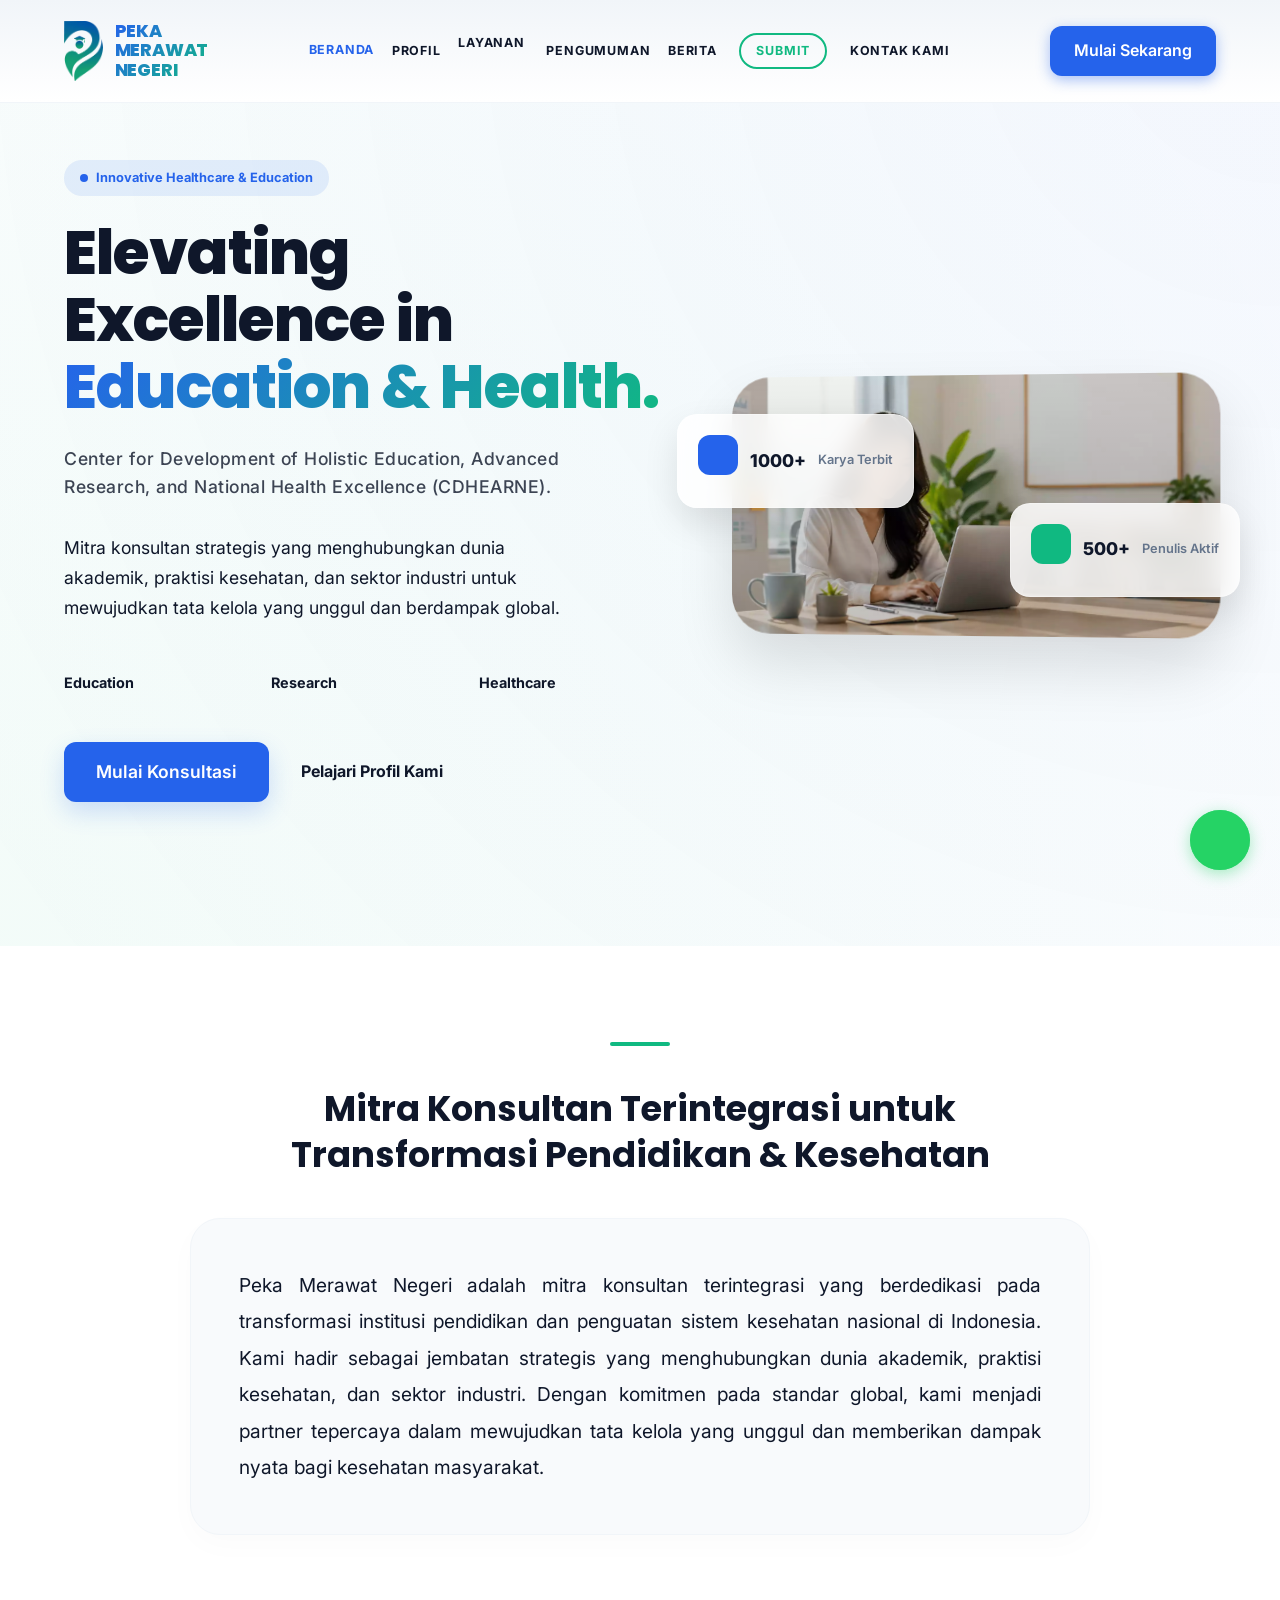
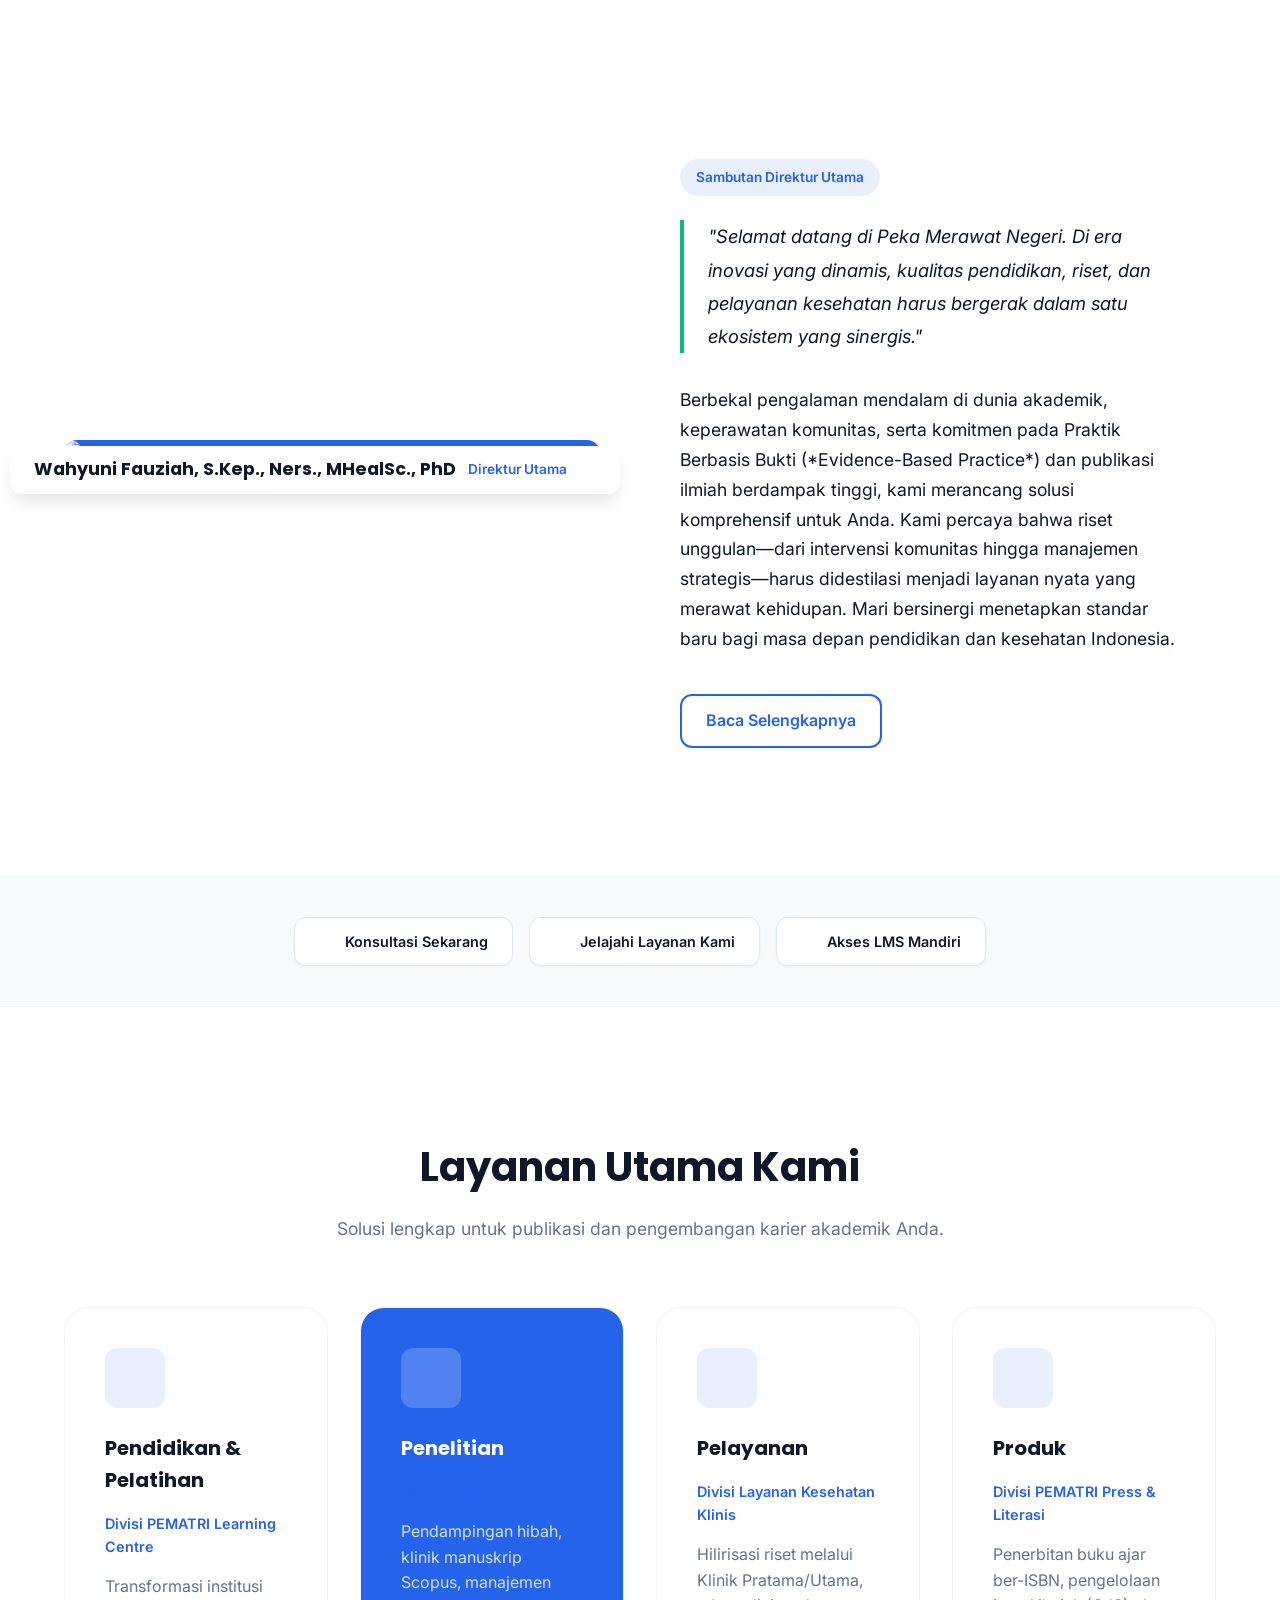
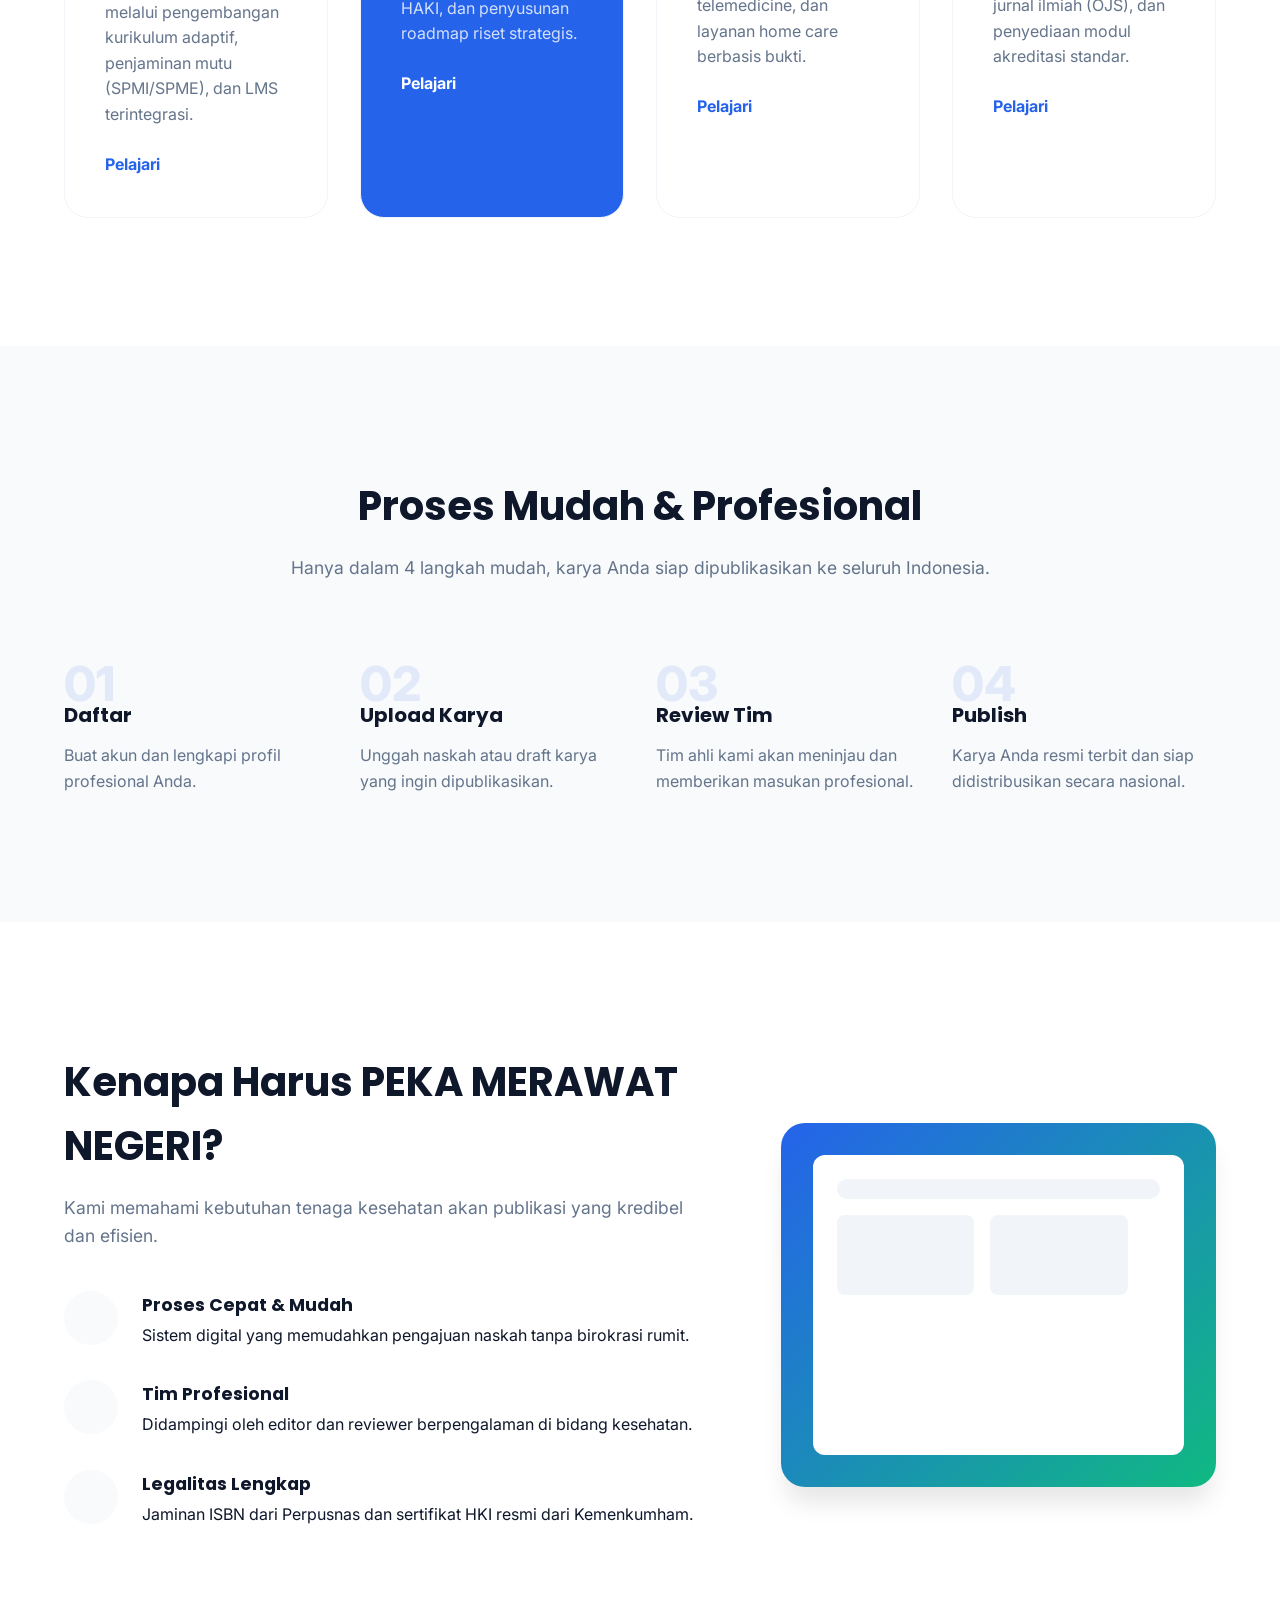
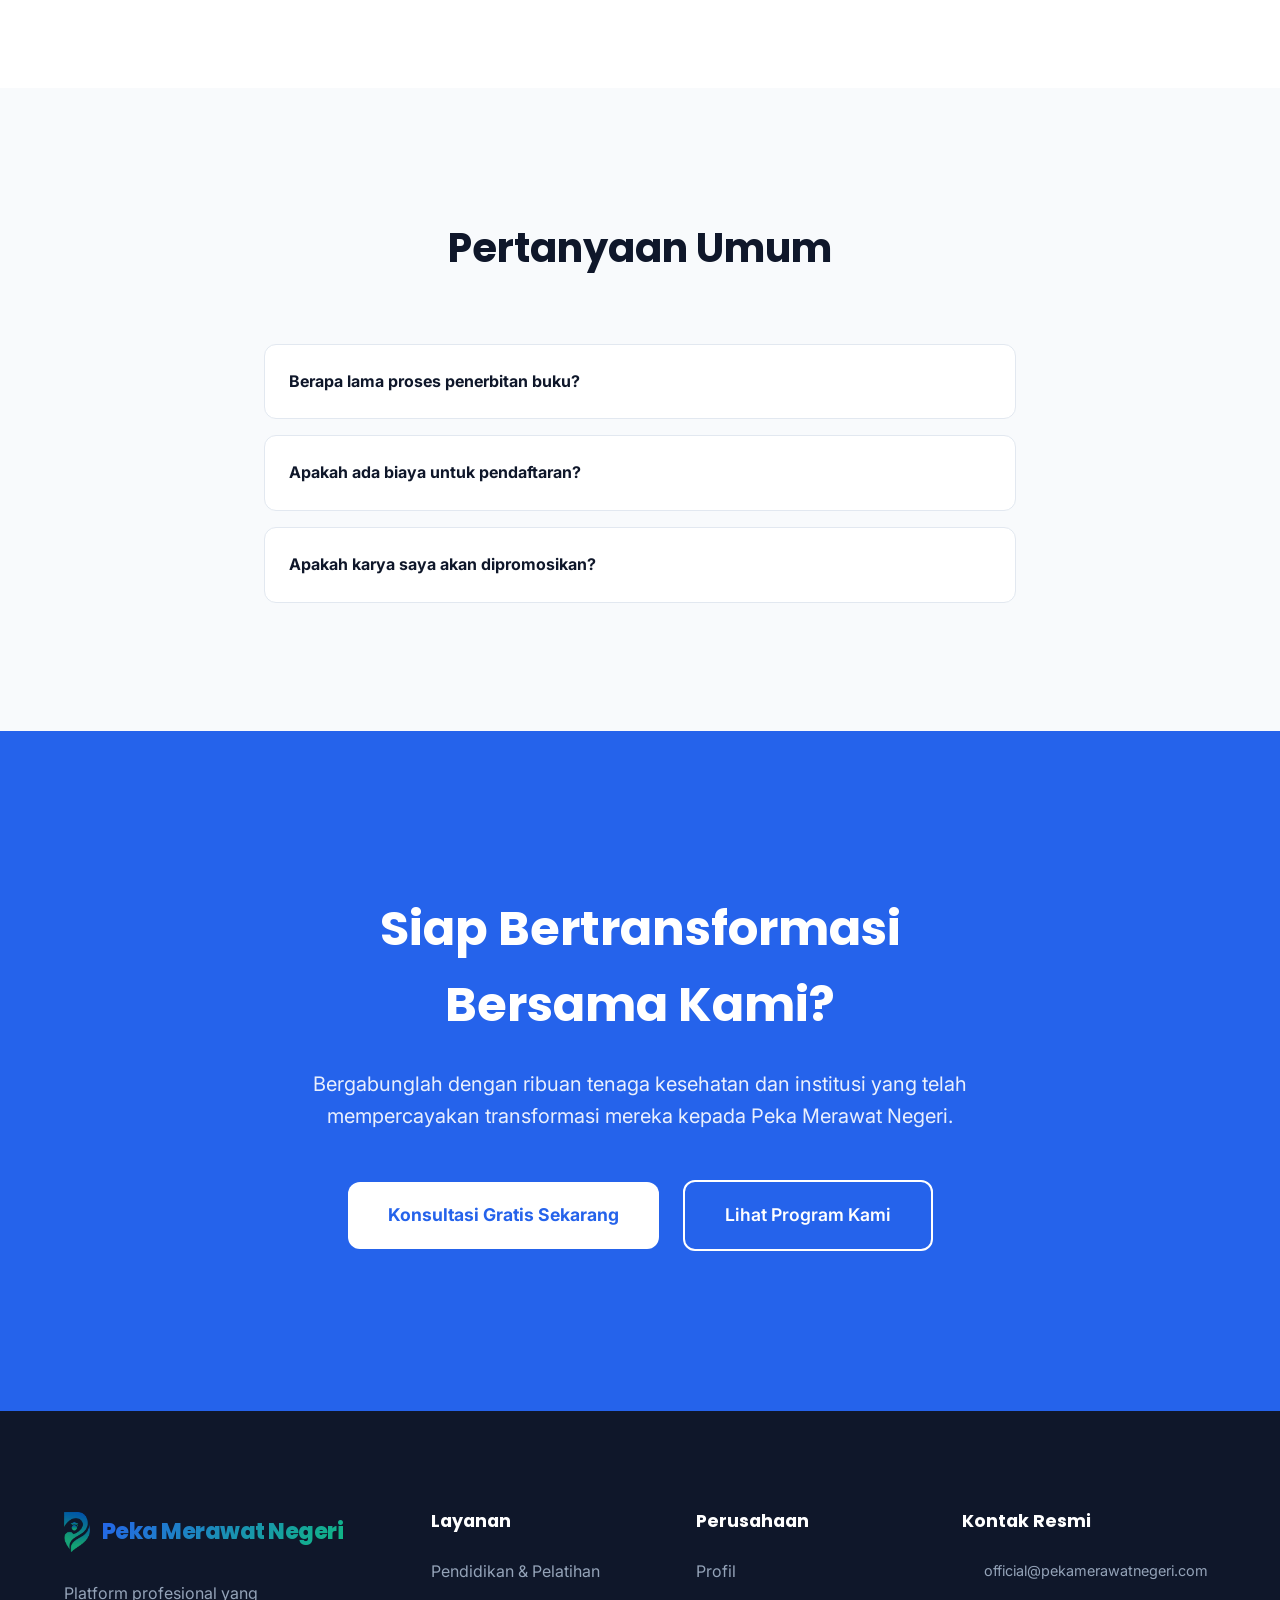
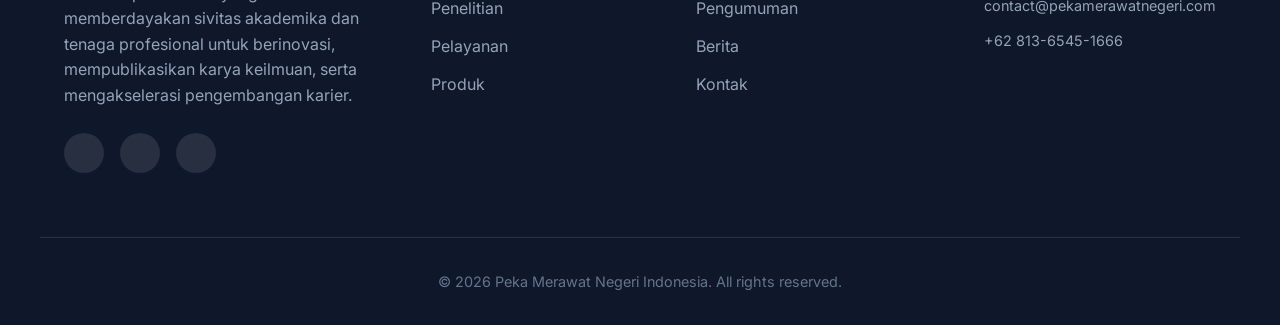
==== commit 495bdbb0: "Update: Menambahkan menu Submit dan pembersihan CSS" ====
--- a/index.html
+++ b/index.html
@@ -53,6 +53,7 @@
                 </div>
                 <a href="pengumuman.html">Pengumuman</a>
                 <a href="berita.html">Berita</a>
+                <a href="https://jurnal.pekamerawatnegeri.com" class="btn-submit-nav">Submit</a>
                 <a href="kontak.html">Kontak Kami</a>
             </div>
             <div class="nav-cta">
--- a/style.css
+++ b/style.css
@@ -156,6 +156,22 @@
     transform: translateY(-1px);
 }
 
+.nav-links a.btn-submit-nav {
+    color: var(--secondary) !important;
+    border: 2px solid var(--secondary);
+    padding: 6px 15px !important;
+    border-radius: 50px;
+    transition: all 0.3s ease;
+    margin: 0 5px;
+}
+
+.nav-links a.btn-submit-nav:hover {
+    background-color: var(--secondary);
+    color: white !important;
+    transform: scale(1.05);
+    box-shadow: 0 4px 10px rgba(16, 185, 129, 0.2);
+}
+
 /* Dropdown Styles */
 .dropdown {
     position: relative;
